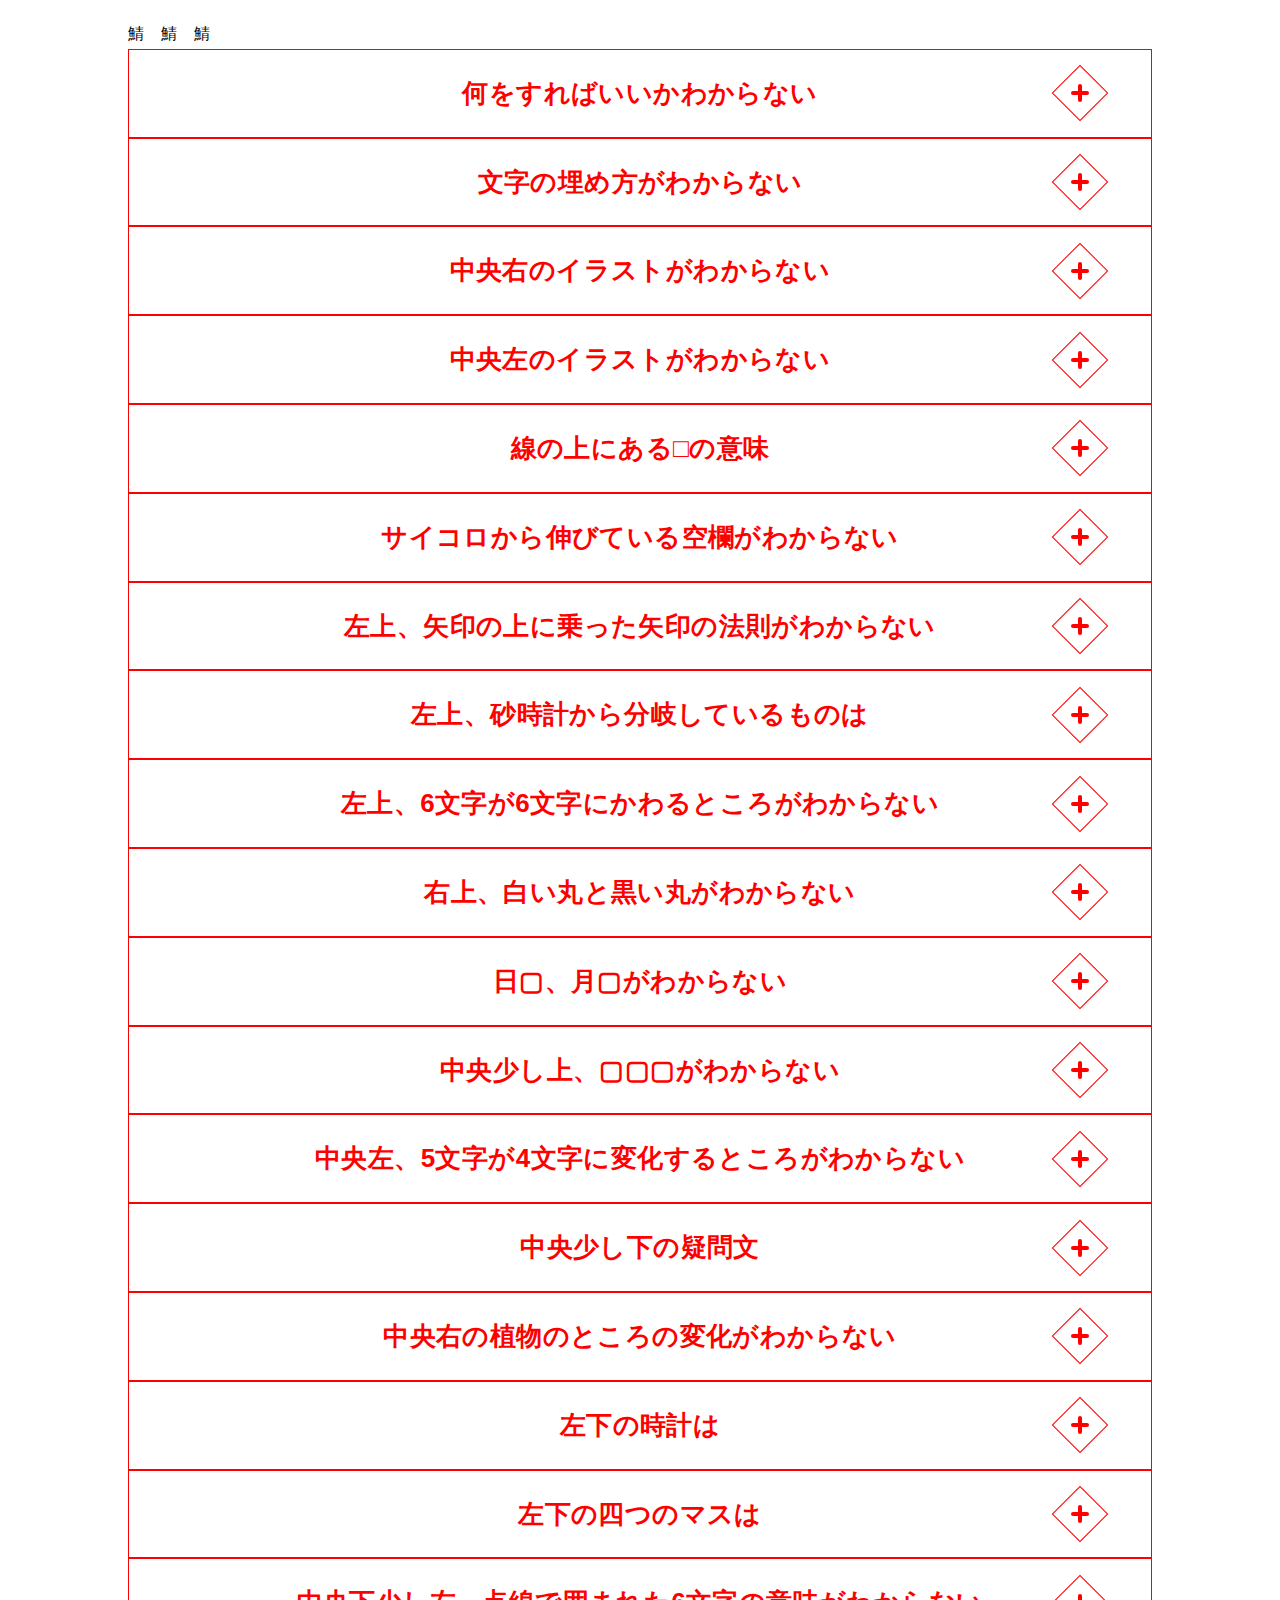
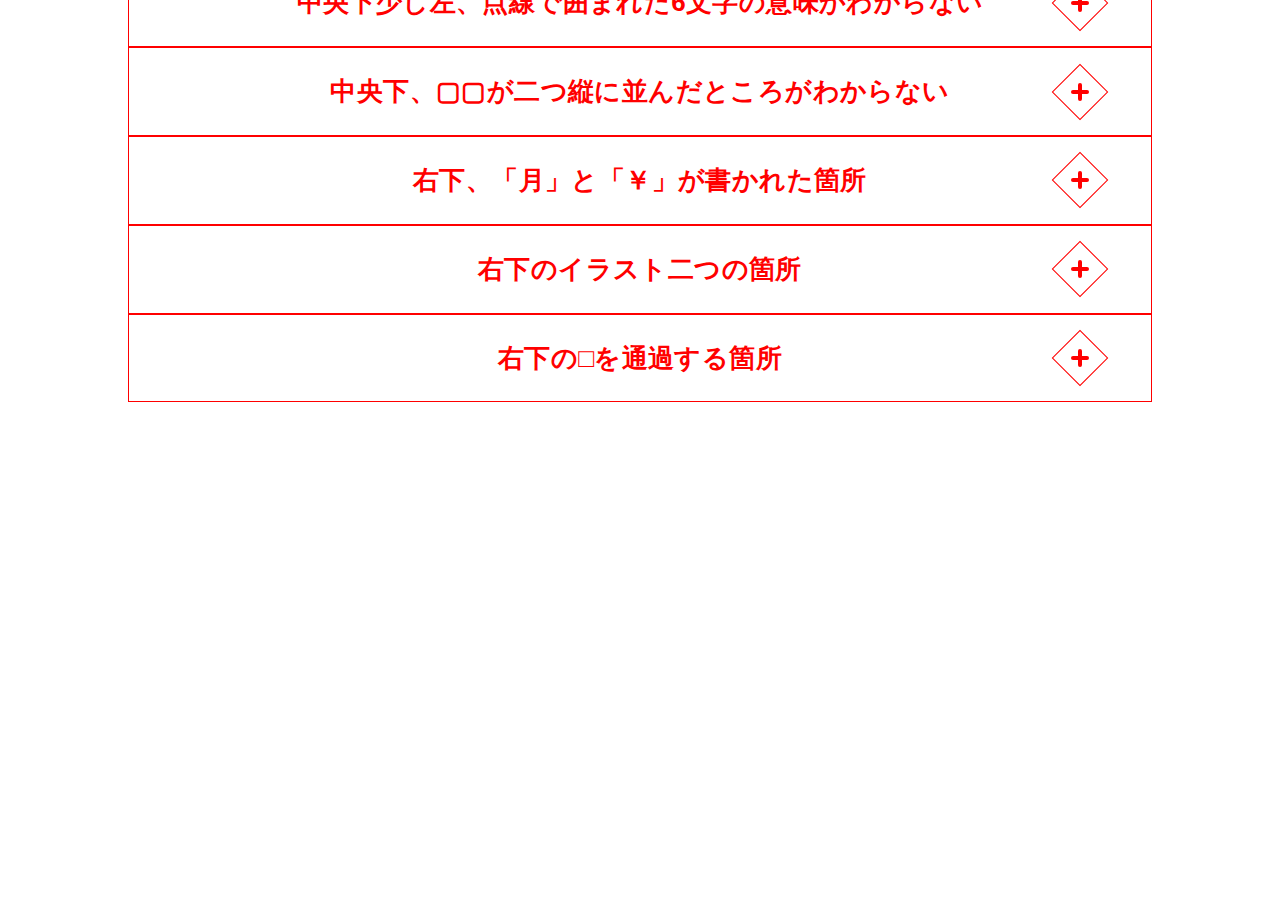
==== index.html @ f7b884a5 "commit" ====
<!DOCTYPE html>
<html lang="en">
  <head>
    <meta charset="UTF-8">
    <meta name="viewport" content="width=device-width, initial-scale=1.0">
    <title>Tokiqil Jack</title>
    <link rel="stylesheet" href="accordion.css" type="text/css">
  </head>

  <body>
    <script src="https://ajax.googleapis.com/ajax/libs/jquery/3.5.1/jquery.min.js"></script>
    <!-- <script src="js/jquery-1.9.1.min.js"></script> -->
    <div class="section">
      鯖　鯖　鯖
      <div class="accordion">
        <div class="accordion_header Q">何をすればいいかわからない<div class="i_box"><i class="one_i"></i></div></div>
        <div class="accordion_inner">
          <div class="accordion">
            <div class="accordion_header A">
              まずは手を付けられそうなところから解いていきましょう<br>
              イラストから伸びているマスに、イラストを文字にして埋めてみましょう
            </div>
          </div>
        </div>
      </div>

      <div class="accordion">
        <div class="accordion_header Q">文字の埋め方がわからない<div class="i_box"><i class="one_i"></i></div></div>
        <div class="accordion_inner">
          <div class="accordion">
            <div class="accordion_header A">
              空欄には幾つか種類があるようで、それぞれ違う種類の文字が入るようです<br>
              何が入るか考えてみましょう
            </div>
            <div class="accordion_header Q" >種類がわからない<div class="i_box"><i class="one_i"></i></div></div>
            <div class="accordion_inner">
              <div class="accordion">
                <div class="accordion_header A">
                  小さい四角はアルファベット<br>
                  角が丸い四角は漢字<br>
                  二重の四角は平仮名が入ります
                </div>
              </div>
            </div>
          </div>
        </div>
      </div>

      <div class="accordion">
        <div class="accordion_header Q">中央右のイラストがわからない<div class="i_box"><i class="one_i"></i></div></div>
        <div class="accordion_inner">
          <div class="accordion">
            <div class="accordion_header A">
              高さ333ｍの赤い塔、つまり東京タワーです。英語で記入しましょう
            </div>
          </div>
        </div>
      </div>

      <div class="accordion">
        <div class="accordion_header Q">中央左のイラストがわからない<div class="i_box"><i class="one_i"></i></div></div>
        <div class="accordion_inner">
          <div class="accordion">
            <div class="accordion_heade A">
              彼は「MONOLITH」といいます。東京タワーに何か話しかけているようです
            </div>
          </div>
        </div>
      </div>

      <div class="accordion">
        <div class="accordion_header Q">線の上にある□の意味<div class="i_box"><i class="one_i"></i></div></div>
        <div class="accordion_inner">
          <div class="accordion">
            <div class="accordion_header A">
              □に斜めに入ってきた二つの要素を合成して出力しています<br>
              逆に言うと□に入ってきた要素を斜めに出る二つの要素に分解しています
            </div>
          </div>
        </div>
      </div>

      <div class="accordion">
        <div class="accordion_header Q">サイコロから伸びている空欄がわからない<div class="i_box"><i class="one_i"></i></div></div>
        <div class="accordion_inner">
          <div class="accordion">
            <div class="accordion_header A">
              小さい四角には数字を英語で、角丸の四角には数字を漢字で入れましょう
            </div>
          </div>
        </div>
      </div>
    
      <div class="accordion">
        <div class="accordion_header Q">左上、矢印の上に乗った矢印の法則がわからない<div class="i_box"><i class="one_i"></i></div></div>
        <div class="accordion_inner">
          <div class="accordion">
            <div class="accordion_header A">
              矢印を通過する際、右から左に漢字の一部が変化しているようです
            </div>
            <div class="accordion_header Q">どう変化するかがわからない<div class="i_box"><i class="one_i"></i></div></div>
            <div class="accordion_inner">
              <div class="accordion">
                <div class="accordion_header A">
                  「問」が「開」に変化し、さらに変化しているようです
                </div>
              </div>
            </div>
          </div>
        </div>
      </div>

      <div class="accordion">
        <div class="accordion_header Q">左上、砂時計から分岐しているものは<div class="i_box"><i class="one_i"></i></div></div>
        <div class="accordion_inner">
          <div class="accordion">
            <div class="accordion_header A">
              砂時計が、空の砂時計と何かに分離しています。ということは？
            </div>
          </div>
        </div>
      </div>

      <div class="accordion">
        <div class="accordion_header Q">左上、6文字が6文字にかわるところがわからない<div class="i_box"><i class="one_i"></i></div></div>
        <div class="accordion_inner">
          <div class="accordion">
            <div class="accordion_header A">
              「SA」が「TE」に変化します
            </div>
          </div>
        </div>
      </div>

      <div class="accordion">
        <div class="accordion_header Q">右上、白い丸と黒い丸がわからない<div class="i_box"><i class="one_i"></i></div></div>
        <div class="accordion_inner">
          <div class="accordion">
            <div class="accordion_header A">
              そのまま「白丸」「黒丸」と読むわけではないようです<br>
              右側の文字は線をたどれば埋める文字が分かります<br>
              すぐ右下にあるイラストから連想される単語を埋めてみましょう<br>
              そうすればさらに右にある2マスも連想できそうです
            </div>
          </div>
        </div>
      </div>

      <div class="accordion">
        <div class="accordion_header Q">日▢、月▢がわからない<div class="i_box"><i class="one_i"></i></div></div>
        <div class="accordion_inner">
          <div class="accordion">
            <div class="accordion_header A">
              右には同じ漢字が入ります。英語にしたときにどちらも6文字になります
            </div>
            <div class="accordion_header Q">まだわからない<div class="i_box"><i class="one_i"></i></div></div>
            <div class="accordion_inner">
              <div class="accordion">
                <div class="accordion_header A">
                  カレンダーを見てみましょう
                </div>
              </div>
            </div>
          </div>
        </div>
      </div>

      <div class="accordion">
        <div class="accordion_header Q">中央少し上、▢▢▢がわからない<div class="i_box"><i class="one_i"></i></div></div>
        <div class="accordion_inner">
          <div class="accordion">
            <div class="accordion_header A">
              矢印をたどると「？」から伸びています。漢字三文字で表現してみましょう
            </div>
            <div class="accordion_header Q">漢字三文字がわからない<div class="i_box"><i class="one_i"></i></div></div>
            <div class="accordion_inner">
              <div class="accordion">
                <div class="accordion_header A">
                  一番右の漢字は「竹かんむり」になります
                </div>
              </div>
            </div>
          </div>
        </div>
      </div>

      <div class="accordion">
        <div class="accordion_header Q">中央左、5文字が4文字に変化するところがわからない<div class="i_box"><i class="one_i"></i></div></div>
        <div class="accordion_inner">
          <div class="accordion">
            <div class="accordion_header A">
              「CH」が「S」に変化しています
            </div>
          </div>
        </div>
      </div>

      <div class="accordion">
        <div class="accordion_header Q">中央少し下の疑問文<div class="i_box"><i class="one_i"></i></div></div>
        <div class="accordion_inner">
          <div class="accordion">
            <div class="accordion_header A">
              「周りの英語を埋め、引用して、文章を完成させましょう。これがこの謎の「問い」になります
            </div>
          </div>
        </div>
      </div>

      <div class="accordion">
        <div class="accordion_header Q">中央右の植物のところの変化がわからない<div class="i_box"><i class="one_i"></i></div></div>
        <div class="accordion_inner">
          <div class="accordion">
            <div class="accordion_header A">
              矢印を通過する際、右から左に漢字の一部が変化しているようです。右が「草」、左が「竹」です
            </div>
            <div class="accordion_header Q">どう変化するかがわからない<div class="i_box"><i class="one_i"></i></div></div>
            <div class="accordion_inner">
              <div class="accordion">
                <div class="accordion_header A">
                  「草かんむり」が「竹かんむり」に変化しています
                </div>
              </div>
            </div>
          </div>
        </div>
      </div>

      <div class="accordion">
        <div class="accordion_header Q">左下の時計は<div class="i_box"><i class="one_i"></i></div></div>
        <div class="accordion_inner">
          <div class="accordion">
            <div class="accordion_header A">
              「CLOCK」ではありません、違う言い方を考えてみましょう
            </div>
          </div>
        </div>
      </div>

      <div class="accordion">
        <div class="accordion_header Q">左下の四つのマスは<div class="i_box"><i class="one_i"></i></div></div>
        <div class="accordion_inner">
          <div class="accordion">
            <div class="accordion_header A">
              真ん中にあるのは方位記号です、適切な漢字を埋めましょう
            </div>
          </div>
        </div>
      </div>

      <div class="accordion">
        <div class="accordion_header Q">中央下少し左、点線で囲まれた6文字の意味がわからない<div class="i_box"><i class="one_i"></i></div></div>
        <div class="accordion_inner">
          <div class="accordion">
            <div class="accordion_header A">
              ローマ字読みしてみましょう
            </div>
            <div class="accordion_header Q">「めのうえ」の意味がわからない<div class="i_box"><i class="one_i"></i></div></div>
            <div class="accordion_inner">
              <div class="accordion">
                <div class="accordion_header A">
                  「め」を探して上を読んでみましょう
                </div>
                <div class="accordion_header Q">「め」がわからない<div class="i_box"><i class="one_i"></i></div></div>
                <div class="accordion_inner">
                  <div class="accordion">
                    <div class="accordion_header A">
                      この謎の中に6個あります。全て探して上を読んでみましょう
                    </div>
                    <div class="accordion_header Q">6個なのに7文字になる？<div class="i_box"><i class="one_i"></i></div></div>
                    <div class="accordion_inner">
                      <div class="accordion">
                        <div class="accordion_header A">
                          アルファベットはローマ字読みして、平仮名にして書き込みましょう
                        </div>
                      </div>
                    </div>
                  </div>
                </div>
              </div>
            </div>
          </div>
        </div>
      </div>

      <div class="accordion">
        <div class="accordion_header Q">中央下、▢▢が二つ縦に並んだところがわからない<div class="i_box"><i class="one_i"></i></div></div>
        <div class="accordion_inner">
          <div class="accordion">
            <div class="accordion_header A">
              右には同じ漢字が入ります、上には「土」下には「火」が入ります
            </div>
            <div class="accordion_header Q">まだわからない<div class="i_box"><i class="one_i"></i></div></div>
            <div class="accordion_inner">
              <div class="accordion">
                <div class="accordion_header A">
                  カレンダーを見てみましょう
                </div>
              </div>
            </div>
          </div>
        </div>
      </div>

      <div class="accordion">
        <div class="accordion_header Q">右下、「月」と「￥」が書かれた箇所<div class="i_box"><i class="one_i"></i></div></div>
        <div class="accordion_inner">
          <div class="accordion">
            <div class="accordion_header A">
              変化前は「魚へんに青」です。「月」が「円」に変化します
            </div>
            <div class="accordion_header Q">まだわからない<div class="i_box"><i class="one_i"></i></div></div>
            <div class="accordion_inner">
              <div class="accordion">
                <div class="accordion_header A">
                  「魚青」が「鯖」に変化します
                </div>
              </div>
            </div>
          </div>
        </div>
      </div>

      <div class="accordion">
        <div class="accordion_header Q">右下のイラスト二つの箇所<div class="i_box"><i class="one_i"></i></div></div>
        <div class="accordion_inner">
          <div class="accordion">
            <div class="accordion_header A">
              矢印を通過すると、「貝」が「田」に変化します
              存在しない漢字になりますが、そのまま記入しておきましょう
            </div>
          </div>
        </div>
      </div>

      <div class="accordion">
        <div class="accordion_header Q">右下の□を通過する箇所<div class="i_box"><i class="one_i"></i></div></div>
        <div class="accordion_inner">
          <div class="accordion">
            <div class="accordion_header A">
              一番下は「土」と「田」が合成されています
            </div>
            <div class="accordion_header Q">まだわからない<div class="i_box"><i class="one_i"></i></div></div>
            <div class="accordion_inner">
              <div class="accordion">
                <div class="accordion_header A">
                  「土」と「田」が合成されて「里」になります
                </div>
                <div class="accordion_header Q">さらにヒント<div class="i_box"><i class="one_i"></i></div></div>
                <div class="accordion_inner">
                  <div class="accordion">
                    <div class="accordion_header A">
                      「黒」が「里」と何かに分解されます
                    </div>
                    <div class="accordion_header Q">さらにさらにヒント<div class="i_box"><i class="one_i"></i></div></div>
                    <div class="accordion_inner">
                      <div class="accordion">
                        <div class="accordion_header A">
                          「里」と「れんが（点四つ）」に分解され、合成されて別の漢字になります
                        </div>
                      </div>
                    </div>
                  </div>
                </div>
              </div>
            </div>
          </div>
        </div>
      </div>
    </div>
    <script src="accordion.js"></script>
  </body>
</html>
---- accordion.css ----
.accordion {
    max-width: 1024px;
    margin: 0 auto;
  }
  .accordion .accordion_header {
    font-size: 26px;
    font-weight: bold;
    padding: 20px 11%;
    text-align: center;
    position: relative;
    z-index: +1;
    cursor: pointer;
    transition-duration: 0.2s;
  }
  .accordion .Q {
    background-color: #ffffff;
    border: 1px solid #ff0000;
    color: #ff0000;
  }
  .accordion .A {
    background-color: #ffffff;
    border: #ff0000;
    color: #ff0000;
  }
  .accordion .accordion_inner{
    border: 1px solid #ff0000;
  }
  .accordion .accordion_inner .accordion{
    width: 95%;
    padding-bottom: 2.5%;
  }
  .accordion .accordion_header .i_box {
    display: flex;
    justify-content: center;
    align-items: center;
    position: absolute;
    top: 50%;
    right: 5%;
    width: 40px;
    height: 40px;
    border: 1px solid #ff0000;
    margin-top: -20px;
    box-sizing: border-box;
    -webkit-transform: rotate(45deg);
    transform: rotate(45deg);
    transform-origin: center center;
    transition-duration: 0.2s;
  }
  .accordion .accordion_header .i_box .one_i {
    display: block;
    width: 18px;
    height: 18px;
    -webkit-transform: rotate(45deg);
    transform: rotate(45deg);
    transform-origin: center center;
    transition-duration: 0.2s;
    position: relative;
  }
  .accordion .accordion_header.open .i_box {
    -webkit-transform: rotate(-360deg);
    transform: rotate(-360deg);
  }
  .accordion .accordion_header .i_box .one_i:before, .accordion .accordion_header .i_box .one_i:after {
    display: flex;
    content: '';
    background-color: #ff0000;
    border-radius: 10px;
    width: 18px;
    height: 4px;
    position: absolute;
    top: 7px;
    left: 0;
    -webkit-transform: rotate(0deg);
    transform: rotate(0deg);
    transform-origin: center center;
  }
  .accordion .accordion_header .i_box .one_i:before {
    width: 4px;
    height: 18px;
    top: 0;
    left: 7px;
  }
  .accordion .accordion_header.open .i_box .one_i:before {
    content: none;
  }
  .accordion .accordion_header.open .i_box .one_i:after {
    -webkit-transform: rotate(-45deg);
    transform: rotate(-45deg);
  }
  .accordion .accordion_inner {
    display: none;
    padding: 0;
    box-sizing: border-box;
  }
  .accordion .accordion_inner .box_one {
    height: 300px;
  }
  .accordion .accordion_inner p.txt_a_ac {
    margin: 0;
  }
  @media screen and (max-width: 1024px) {
    .accordion .accordion_header {
      font-size: 18px;
    }
    .accordion .accordion_header .i_box {
      width: 30px;
      height: 30px;
      margin-top: -15px;
    }
  }
  @media screen and (max-width: 767px) {
    .accordion .accordion_header {
      font-size: 16px;
      text-align: left;
      padding: 15px 60px 15px 15px;
    }
  }
  
  /*====================================================================
  以下は不要です。
  ====================================================================*/
  
  body {
    font-family: YuGothic, "游ゴシック体", "Yu Gothic", "ヒラギノ角ゴ Pro", "Hiragino Kaku Gothic Pro", "メイリオ", Meiryo, "ＭＳ Ｐゴシック", "MS PGothic", sans-serif;
    font-size: 16px;
    letter-spacing: .025em;
    line-height: 1.8;
    margin: 0;
  }
  @media screen and (max-width: 1024px) {
    body {
      font-size: 14px;
    }
  }
  .section {
    max-width: 1024px;
    margin: 0 auto;
    padding: 20px 20px 500px;
  }
  .section p._a {
    font-size: 12px;
    font-weight: bold;
    margin: 30px 0 0;
  }
  .section p._a .link {
    display: inline-block;
    color: #607D8B;
    padding-left: 1.3em;
    text-indent: -1.3em;
  }
  .section p._a .link:before {
    content: '';
    display: inline-block;
    width: 5px;
    height: 5px;
    border-top: 2px solid #607D8B;
    border-right: 2px solid #607D8B;
    -webkit-transform: rotate(45deg);
    transform: rotate(45deg);
    margin-right: 10px;
  }
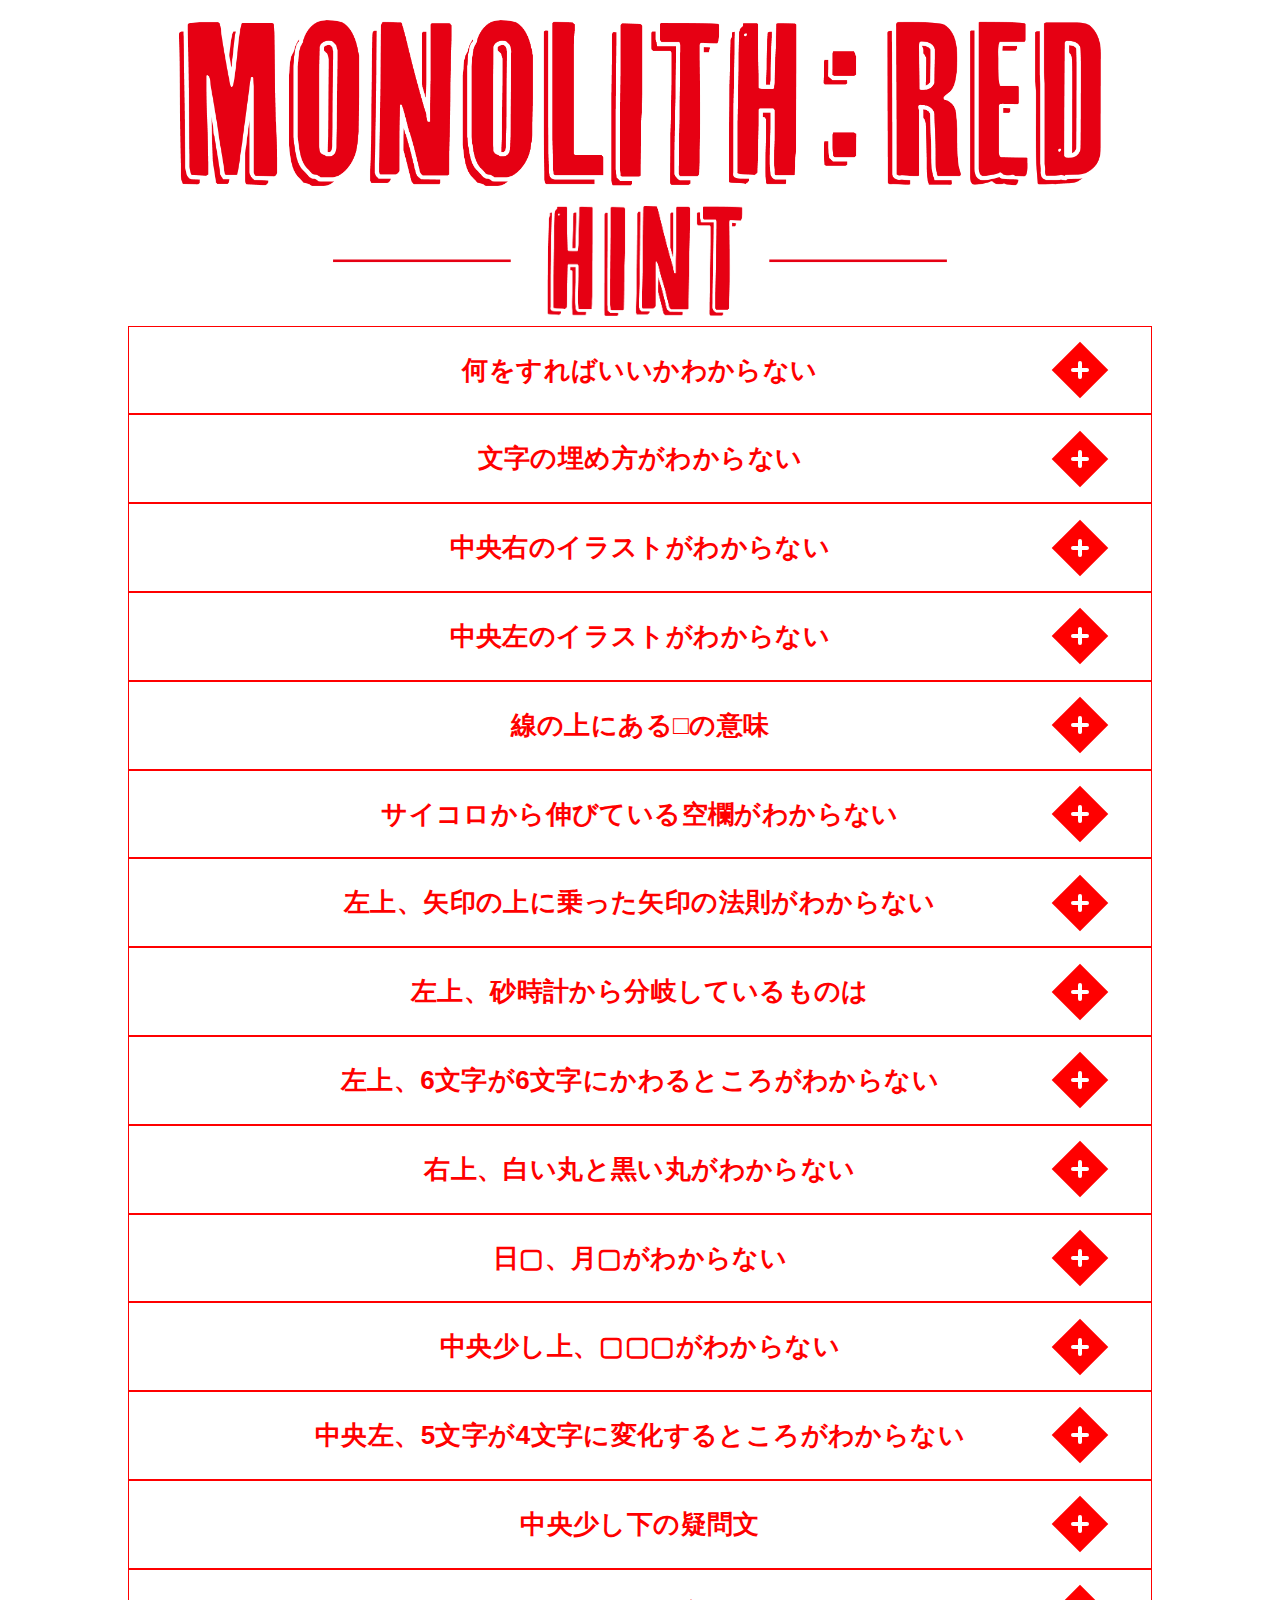
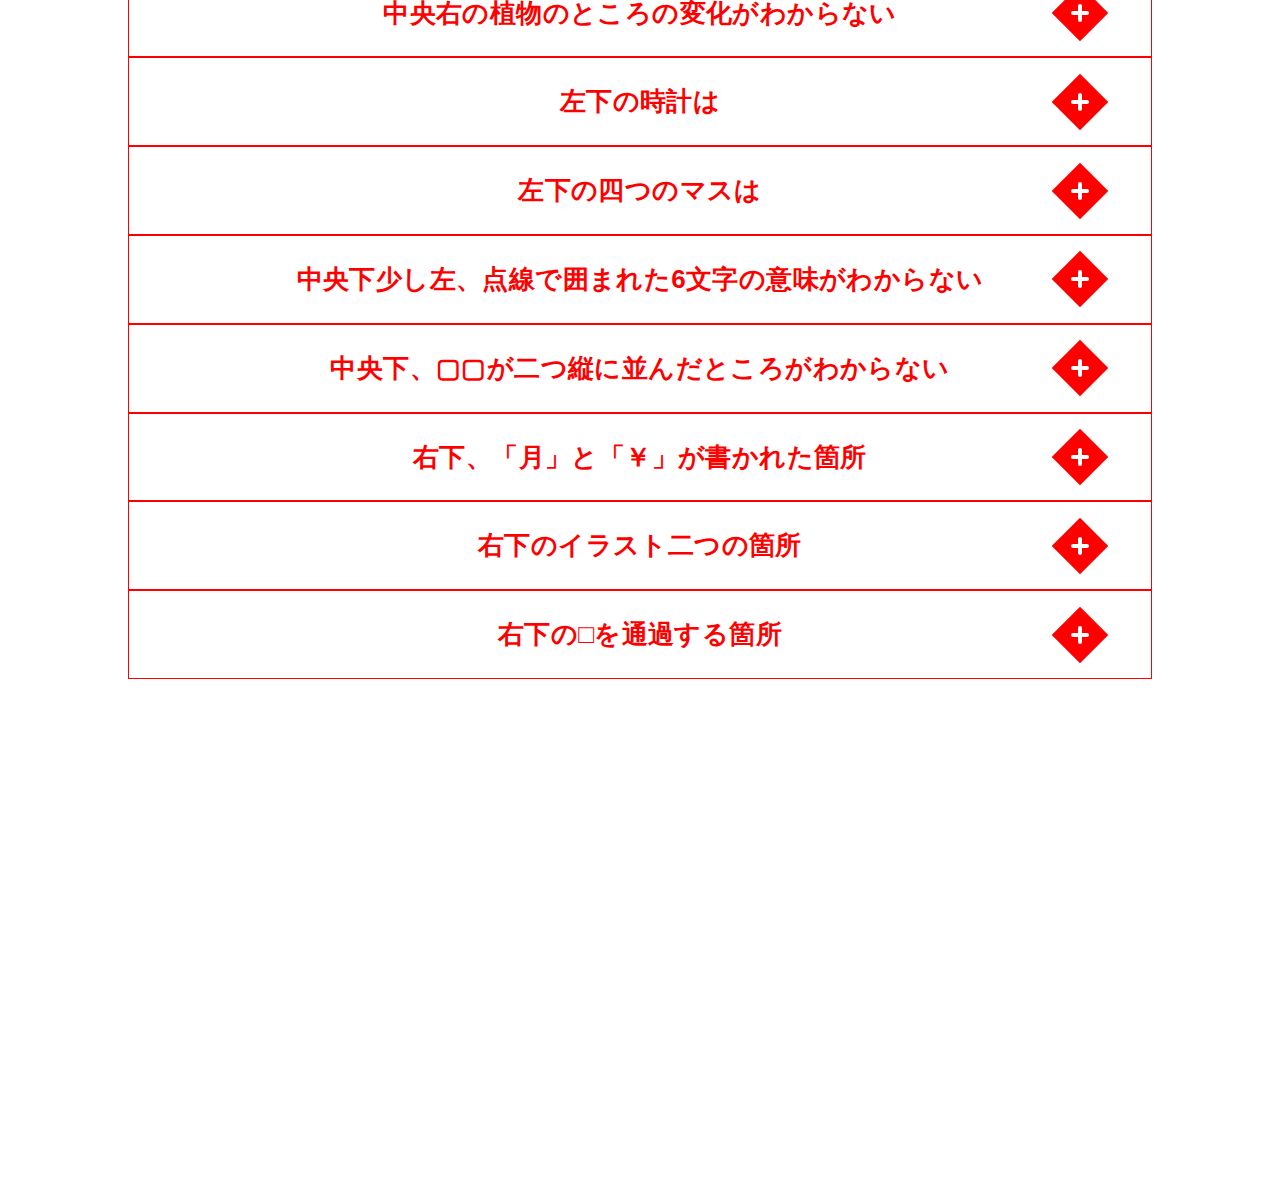
==== commit 2585d3be: "commit" ====
--- a/index.html
+++ b/index.html
@@ -11,15 +11,16 @@
     <script src="https://ajax.googleapis.com/ajax/libs/jquery/3.5.1/jquery.min.js"></script>
     <!-- <script src="js/jquery-1.9.1.min.js"></script> -->
     <div class="section">
-      鯖　鯖　鯖
+      <img src="4x/title.png" alt="MONOLITH:RED" class="title">
+
+      <img src="4x/hint.png" alt="MONOLITH:RED" class="hint">
+
       <div class="accordion">
         <div class="accordion_header Q">何をすればいいかわからない<div class="i_box"><i class="one_i"></i></div></div>
         <div class="accordion_inner">
-          <div class="accordion">
-            <div class="accordion_header A">
-              まずは手を付けられそうなところから解いていきましょう<br>
-              イラストから伸びているマスに、イラストを文字にして埋めてみましょう
-            </div>
+          <div class="accordion_header A">
+            まずは手を付けられそうなところから解いていきましょう<br>
+            イラストから伸びているマスに、イラストを文字にして埋めてみましょう
           </div>
         </div>
       </div>
@@ -27,251 +28,217 @@
       <div class="accordion">
         <div class="accordion_header Q">文字の埋め方がわからない<div class="i_box"><i class="one_i"></i></div></div>
         <div class="accordion_inner">
-          <div class="accordion">
-            <div class="accordion_header A">
-              空欄には幾つか種類があるようで、それぞれ違う種類の文字が入るようです<br>
-              何が入るか考えてみましょう
-            </div>
+          <div class="accordion_header A">
+            空欄には幾つか種類があるようで、それぞれ違う種類の文字が入るようです<br>
+            何が入るか考えてみましょう
+          </div>
+          <div class="accordion">
             <div class="accordion_header Q" >種類がわからない<div class="i_box"><i class="one_i"></i></div></div>
             <div class="accordion_inner">
+              <div class="accordion_header A">
+                小さい四角はアルファベット<br>
+                角が丸い四角は漢字<br>
+                二重の四角は平仮名が入ります
+              </div>
+            </div>
+          </div>
+        </div>
+      </div>
+
+      <div class="accordion">
+        <div class="accordion_header Q">中央右のイラストがわからない<div class="i_box"><i class="one_i"></i></div></div>
+        <div class="accordion_inner">
+          <div class="accordion_header A">
+            高さ333ｍの赤い塔、つまり東京タワーです。英語で記入しましょう
+          </div>
+        </div>
+      </div>
+
+      <div class="accordion">
+        <div class="accordion_header Q">中央左のイラストがわからない<div class="i_box"><i class="one_i"></i></div></div>
+        <div class="accordion_inner">
+          <div class="accordion_header A">
+            彼は「MONOLITH」といいます。東京タワーに何か話しかけているようです
+          </div>
+        </div>
+      </div>
+
+      <div class="accordion">
+        <div class="accordion_header Q">線の上にある□の意味<div class="i_box"><i class="one_i"></i></div></div>
+        <div class="accordion_inner">
+          <div class="accordion_header A">
+            □に斜めに入ってきた二つの要素を合成して出力しています<br>
+            逆に言うと□に入ってきた要素を斜めに出る二つの要素に分解しています
+          </div>
+        </div>
+      </div>
+
+      <div class="accordion">
+        <div class="accordion_header Q">サイコロから伸びている空欄がわからない<div class="i_box"><i class="one_i"></i></div></div>
+        <div class="accordion_inner">
+          <div class="accordion_header A">
+            小さい四角には数字を英語で、角丸の四角には数字を漢字で入れましょう
+          </div>
+        </div>
+      </div>
+    
+      <div class="accordion">
+        <div class="accordion_header Q">左上、矢印の上に乗った矢印の法則がわからない<div class="i_box"><i class="one_i"></i></div></div>
+        <div class="accordion_inner">
+          <div class="accordion_header A">
+            矢印を通過する際、右から左に漢字の一部が変化しているようです
+          </div>
+          <div class="accordion">
+            <div class="accordion_header Q">どう変化するかがわからない<div class="i_box"><i class="one_i"></i></div></div>
+            <div class="accordion_inner">
+              <div class="accordion_header A">
+                「問」が「開」に変化し、さらに変化しているようです
+              </div>
+            </div>
+          </div>
+        </div>
+      </div>
+
+      <div class="accordion">
+        <div class="accordion_header Q">左上、砂時計から分岐しているものは<div class="i_box"><i class="one_i"></i></div></div>
+        <div class="accordion_inner">
+          <div class="accordion_header A">
+            砂時計が、空の砂時計と何かに分離しています。ということは？
+          </div>
+        </div>
+      </div>
+
+      <div class="accordion">
+        <div class="accordion_header Q">左上、6文字が6文字にかわるところがわからない<div class="i_box"><i class="one_i"></i></div></div>
+        <div class="accordion_inner">
+          <div class="accordion_header A">
+            「SA」が「TE」に変化します
+          </div>
+        </div>
+      </div>
+
+      <div class="accordion">
+        <div class="accordion_header Q">右上、白い丸と黒い丸がわからない<div class="i_box"><i class="one_i"></i></div></div>
+        <div class="accordion_inner">
+          <div class="accordion_header A">
+            そのまま「白丸」「黒丸」と読むわけではないようです<br>
+            右側の文字は線をたどれば埋める文字が分かります<br>
+            すぐ右下にあるイラストから連想される単語を埋めてみましょう<br>
+            そうすればさらに右にある2マスも連想できそうです
+          </div>
+        </div>
+      </div>
+
+      <div class="accordion">
+        <div class="accordion_header Q">日▢、月▢がわからない<div class="i_box"><i class="one_i"></i></div></div>
+        <div class="accordion_inner">
+          <div class="accordion_header A">
+            右には同じ漢字が入ります。英語にしたときにどちらも6文字になります
+          </div>
+          <div class="accordion">
+            <div class="accordion_header Q">まだわからない<div class="i_box"><i class="one_i"></i></div></div>
+            <div class="accordion_inner">
+              <div class="accordion_header A">
+                カレンダーを見てみましょう
+              </div>
+            </div>
+          </div>
+        </div>
+      </div>
+
+      <div class="accordion">
+        <div class="accordion_header Q">中央少し上、▢▢▢がわからない<div class="i_box"><i class="one_i"></i></div></div>
+        <div class="accordion_inner">
+          <div class="accordion_header A">
+            矢印をたどると「？」から伸びています。漢字三文字で表現してみましょう
+          </div>
+          <div class="accordion">
+            <div class="accordion_header Q">漢字三文字がわからない<div class="i_box"><i class="one_i"></i></div></div>
+            <div class="accordion_inner">
+              <div class="accordion_header A">
+                一番右の漢字は「竹かんむり」になります
+              </div>
+            </div>
+          </div>
+        </div>
+      </div>
+
+      <div class="accordion">
+        <div class="accordion_header Q">中央左、5文字が4文字に変化するところがわからない<div class="i_box"><i class="one_i"></i></div></div>
+        <div class="accordion_inner">
+          <div class="accordion_header A">
+            「CH」が「S」に変化しています
+          </div>
+        </div>
+      </div>
+
+      <div class="accordion">
+        <div class="accordion_header Q">中央少し下の疑問文<div class="i_box"><i class="one_i"></i></div></div>
+        <div class="accordion_inner">
+          <div class="accordion_header A">
+            「周りの英語を埋め、引用して、文章を完成させましょう。これがこの謎の「問い」になります
+          </div>
+        </div>
+      </div>
+
+      <div class="accordion">
+        <div class="accordion_header Q">中央右の植物のところの変化がわからない<div class="i_box"><i class="one_i"></i></div></div>
+        <div class="accordion_inner">
+          <div class="accordion_header A">
+            矢印を通過する際、右から左に漢字の一部が変化しているようです。右が「草」、左が「竹」です
+          </div>
+          <div class="accordion">
+            <div class="accordion_header Q">どう変化するかがわからない<div class="i_box"><i class="one_i"></i></div></div>
+            <div class="accordion_inner">
+              <div class="accordion_header A">
+                「草かんむり」が「竹かんむり」に変化しています
+              </div>
+            </div>
+          </div>
+        </div>
+      </div>
+
+      <div class="accordion">
+        <div class="accordion_header Q">左下の時計は<div class="i_box"><i class="one_i"></i></div></div>
+        <div class="accordion_inner">
+          <div class="accordion_header A">
+            「CLOCK」ではありません、違う言い方を考えてみましょう
+          </div>
+        </div>
+      </div>
+
+      <div class="accordion">
+        <div class="accordion_header Q">左下の四つのマスは<div class="i_box"><i class="one_i"></i></div></div>
+        <div class="accordion_inner">
+          <div class="accordion_header A">
+            真ん中にあるのは方位記号です、適切な漢字を埋めましょう
+          </div>
+        </div>
+      </div>
+
+      <div class="accordion">
+        <div class="accordion_header Q">中央下少し左、点線で囲まれた6文字の意味がわからない<div class="i_box"><i class="one_i"></i></div></div>
+        <div class="accordion_inner">
+          <div class="accordion_header A">
+            ローマ字読みしてみましょう
+          </div>
+          <div class="accordion">
+            <div class="accordion_header Q">「めのうえ」の意味がわからない<div class="i_box"><i class="one_i"></i></div></div>
+            <div class="accordion_inner">
+              <div class="accordion_header A">
+                「め」を探して上を読んでみましょう
+              </div>
               <div class="accordion">
-                <div class="accordion_header A">
-                  小さい四角はアルファベット<br>
-                  角が丸い四角は漢字<br>
-                  二重の四角は平仮名が入ります
-                </div>
-              </div>
-            </div>
-          </div>
-        </div>
-      </div>
-
-      <div class="accordion">
-        <div class="accordion_header Q">中央右のイラストがわからない<div class="i_box"><i class="one_i"></i></div></div>
-        <div class="accordion_inner">
-          <div class="accordion">
-            <div class="accordion_header A">
-              高さ333ｍの赤い塔、つまり東京タワーです。英語で記入しましょう
-            </div>
-          </div>
-        </div>
-      </div>
-
-      <div class="accordion">
-        <div class="accordion_header Q">中央左のイラストがわからない<div class="i_box"><i class="one_i"></i></div></div>
-        <div class="accordion_inner">
-          <div class="accordion">
-            <div class="accordion_heade A">
-              彼は「MONOLITH」といいます。東京タワーに何か話しかけているようです
-            </div>
-          </div>
-        </div>
-      </div>
-
-      <div class="accordion">
-        <div class="accordion_header Q">線の上にある□の意味<div class="i_box"><i class="one_i"></i></div></div>
-        <div class="accordion_inner">
-          <div class="accordion">
-            <div class="accordion_header A">
-              □に斜めに入ってきた二つの要素を合成して出力しています<br>
-              逆に言うと□に入ってきた要素を斜めに出る二つの要素に分解しています
-            </div>
-          </div>
-        </div>
-      </div>
-
-      <div class="accordion">
-        <div class="accordion_header Q">サイコロから伸びている空欄がわからない<div class="i_box"><i class="one_i"></i></div></div>
-        <div class="accordion_inner">
-          <div class="accordion">
-            <div class="accordion_header A">
-              小さい四角には数字を英語で、角丸の四角には数字を漢字で入れましょう
-            </div>
-          </div>
-        </div>
-      </div>
-    
-      <div class="accordion">
-        <div class="accordion_header Q">左上、矢印の上に乗った矢印の法則がわからない<div class="i_box"><i class="one_i"></i></div></div>
-        <div class="accordion_inner">
-          <div class="accordion">
-            <div class="accordion_header A">
-              矢印を通過する際、右から左に漢字の一部が変化しているようです
-            </div>
-            <div class="accordion_header Q">どう変化するかがわからない<div class="i_box"><i class="one_i"></i></div></div>
-            <div class="accordion_inner">
-              <div class="accordion">
-                <div class="accordion_header A">
-                  「問」が「開」に変化し、さらに変化しているようです
-                </div>
-              </div>
-            </div>
-          </div>
-        </div>
-      </div>
-
-      <div class="accordion">
-        <div class="accordion_header Q">左上、砂時計から分岐しているものは<div class="i_box"><i class="one_i"></i></div></div>
-        <div class="accordion_inner">
-          <div class="accordion">
-            <div class="accordion_header A">
-              砂時計が、空の砂時計と何かに分離しています。ということは？
-            </div>
-          </div>
-        </div>
-      </div>
-
-      <div class="accordion">
-        <div class="accordion_header Q">左上、6文字が6文字にかわるところがわからない<div class="i_box"><i class="one_i"></i></div></div>
-        <div class="accordion_inner">
-          <div class="accordion">
-            <div class="accordion_header A">
-              「SA」が「TE」に変化します
-            </div>
-          </div>
-        </div>
-      </div>
-
-      <div class="accordion">
-        <div class="accordion_header Q">右上、白い丸と黒い丸がわからない<div class="i_box"><i class="one_i"></i></div></div>
-        <div class="accordion_inner">
-          <div class="accordion">
-            <div class="accordion_header A">
-              そのまま「白丸」「黒丸」と読むわけではないようです<br>
-              右側の文字は線をたどれば埋める文字が分かります<br>
-              すぐ右下にあるイラストから連想される単語を埋めてみましょう<br>
-              そうすればさらに右にある2マスも連想できそうです
-            </div>
-          </div>
-        </div>
-      </div>
-
-      <div class="accordion">
-        <div class="accordion_header Q">日▢、月▢がわからない<div class="i_box"><i class="one_i"></i></div></div>
-        <div class="accordion_inner">
-          <div class="accordion">
-            <div class="accordion_header A">
-              右には同じ漢字が入ります。英語にしたときにどちらも6文字になります
-            </div>
-            <div class="accordion_header Q">まだわからない<div class="i_box"><i class="one_i"></i></div></div>
-            <div class="accordion_inner">
-              <div class="accordion">
-                <div class="accordion_header A">
-                  カレンダーを見てみましょう
-                </div>
-              </div>
-            </div>
-          </div>
-        </div>
-      </div>
-
-      <div class="accordion">
-        <div class="accordion_header Q">中央少し上、▢▢▢がわからない<div class="i_box"><i class="one_i"></i></div></div>
-        <div class="accordion_inner">
-          <div class="accordion">
-            <div class="accordion_header A">
-              矢印をたどると「？」から伸びています。漢字三文字で表現してみましょう
-            </div>
-            <div class="accordion_header Q">漢字三文字がわからない<div class="i_box"><i class="one_i"></i></div></div>
-            <div class="accordion_inner">
-              <div class="accordion">
-                <div class="accordion_header A">
-                  一番右の漢字は「竹かんむり」になります
-                </div>
-              </div>
-            </div>
-          </div>
-        </div>
-      </div>
-
-      <div class="accordion">
-        <div class="accordion_header Q">中央左、5文字が4文字に変化するところがわからない<div class="i_box"><i class="one_i"></i></div></div>
-        <div class="accordion_inner">
-          <div class="accordion">
-            <div class="accordion_header A">
-              「CH」が「S」に変化しています
-            </div>
-          </div>
-        </div>
-      </div>
-
-      <div class="accordion">
-        <div class="accordion_header Q">中央少し下の疑問文<div class="i_box"><i class="one_i"></i></div></div>
-        <div class="accordion_inner">
-          <div class="accordion">
-            <div class="accordion_header A">
-              「周りの英語を埋め、引用して、文章を完成させましょう。これがこの謎の「問い」になります
-            </div>
-          </div>
-        </div>
-      </div>
-
-      <div class="accordion">
-        <div class="accordion_header Q">中央右の植物のところの変化がわからない<div class="i_box"><i class="one_i"></i></div></div>
-        <div class="accordion_inner">
-          <div class="accordion">
-            <div class="accordion_header A">
-              矢印を通過する際、右から左に漢字の一部が変化しているようです。右が「草」、左が「竹」です
-            </div>
-            <div class="accordion_header Q">どう変化するかがわからない<div class="i_box"><i class="one_i"></i></div></div>
-            <div class="accordion_inner">
-              <div class="accordion">
-                <div class="accordion_header A">
-                  「草かんむり」が「竹かんむり」に変化しています
-                </div>
-              </div>
-            </div>
-          </div>
-        </div>
-      </div>
-
-      <div class="accordion">
-        <div class="accordion_header Q">左下の時計は<div class="i_box"><i class="one_i"></i></div></div>
-        <div class="accordion_inner">
-          <div class="accordion">
-            <div class="accordion_header A">
-              「CLOCK」ではありません、違う言い方を考えてみましょう
-            </div>
-          </div>
-        </div>
-      </div>
-
-      <div class="accordion">
-        <div class="accordion_header Q">左下の四つのマスは<div class="i_box"><i class="one_i"></i></div></div>
-        <div class="accordion_inner">
-          <div class="accordion">
-            <div class="accordion_header A">
-              真ん中にあるのは方位記号です、適切な漢字を埋めましょう
-            </div>
-          </div>
-        </div>
-      </div>
-
-      <div class="accordion">
-        <div class="accordion_header Q">中央下少し左、点線で囲まれた6文字の意味がわからない<div class="i_box"><i class="one_i"></i></div></div>
-        <div class="accordion_inner">
-          <div class="accordion">
-            <div class="accordion_header A">
-              ローマ字読みしてみましょう
-            </div>
-            <div class="accordion_header Q">「めのうえ」の意味がわからない<div class="i_box"><i class="one_i"></i></div></div>
-            <div class="accordion_inner">
-              <div class="accordion">
-                <div class="accordion_header A">
-                  「め」を探して上を読んでみましょう
-                </div>
                 <div class="accordion_header Q">「め」がわからない<div class="i_box"><i class="one_i"></i></div></div>
                 <div class="accordion_inner">
+                  <div class="accordion_header A">
+                    この謎の中に6個あります。全て探して上を読んでみましょう
+                  </div>
                   <div class="accordion">
-                    <div class="accordion_header A">
-                      この謎の中に6個あります。全て探して上を読んでみましょう
-                    </div>
                     <div class="accordion_header Q">6個なのに7文字になる？<div class="i_box"><i class="one_i"></i></div></div>
                     <div class="accordion_inner">
-                      <div class="accordion">
-                        <div class="accordion_header A">
-                          アルファベットはローマ字読みして、平仮名にして書き込みましょう
-                        </div>
+                      <div class="accordion_header A">
+                        アルファベットはローマ字読みして、平仮名にして書き込みましょう
                       </div>
                     </div>
                   </div>
@@ -285,78 +252,70 @@
       <div class="accordion">
         <div class="accordion_header Q">中央下、▢▢が二つ縦に並んだところがわからない<div class="i_box"><i class="one_i"></i></div></div>
         <div class="accordion_inner">
-          <div class="accordion">
-            <div class="accordion_header A">
-              右には同じ漢字が入ります、上には「土」下には「火」が入ります
-            </div>
+          <div class="accordion_header A">
+            右には同じ漢字が入ります、上には「土」下には「火」が入ります
+          </div>
+          <div class="accordion">
             <div class="accordion_header Q">まだわからない<div class="i_box"><i class="one_i"></i></div></div>
             <div class="accordion_inner">
+              <div class="accordion_header A">
+                カレンダーを見てみましょう
+              </div>
+            </div>
+          </div>
+        </div>
+      </div>
+
+      <div class="accordion">
+        <div class="accordion_header Q">右下、「月」と「￥」が書かれた箇所<div class="i_box"><i class="one_i"></i></div></div>
+        <div class="accordion_inner">
+          <div class="accordion_header A">
+            変化前は「魚へんに青」です。「月」が「円」に変化します
+          </div>
+          <div class="accordion">
+            <div class="accordion_header Q">まだわからない<div class="i_box"><i class="one_i"></i></div></div>
+            <div class="accordion_inner">
+              <div class="accordion_header A">
+                「魚青」が「鯖」に変化します
+              </div>
+            </div>
+          </div>
+        </div>
+      </div>
+
+      <div class="accordion">
+        <div class="accordion_header Q">右下のイラスト二つの箇所<div class="i_box"><i class="one_i"></i></div></div>
+        <div class="accordion_inner">
+          <div class="accordion_header A">
+            矢印を通過すると、「貝」が「田」に変化します
+            存在しない漢字になりますが、そのまま記入しておきましょう
+          </div>
+        </div>
+      </div>
+
+      <div class="accordion">
+        <div class="accordion_header Q">右下の□を通過する箇所<div class="i_box"><i class="one_i"></i></div></div>
+        <div class="accordion_inner">
+          <div class="accordion_header A">
+            一番下は「土」と「田」が合成されています
+          </div>
+          <div class="accordion">
+            <div class="accordion_header Q">まだわからない<div class="i_box"><i class="one_i"></i></div></div>
+            <div class="accordion_inner">
+              <div class="accordion_header A">
+                「土」と「田」が合成されて「里」になります
+              </div>
               <div class="accordion">
-                <div class="accordion_header A">
-                  カレンダーを見てみましょう
-                </div>
-              </div>
-            </div>
-          </div>
-        </div>
-      </div>
-
-      <div class="accordion">
-        <div class="accordion_header Q">右下、「月」と「￥」が書かれた箇所<div class="i_box"><i class="one_i"></i></div></div>
-        <div class="accordion_inner">
-          <div class="accordion">
-            <div class="accordion_header A">
-              変化前は「魚へんに青」です。「月」が「円」に変化します
-            </div>
-            <div class="accordion_header Q">まだわからない<div class="i_box"><i class="one_i"></i></div></div>
-            <div class="accordion_inner">
-              <div class="accordion">
-                <div class="accordion_header A">
-                  「魚青」が「鯖」に変化します
-                </div>
-              </div>
-            </div>
-          </div>
-        </div>
-      </div>
-
-      <div class="accordion">
-        <div class="accordion_header Q">右下のイラスト二つの箇所<div class="i_box"><i class="one_i"></i></div></div>
-        <div class="accordion_inner">
-          <div class="accordion">
-            <div class="accordion_header A">
-              矢印を通過すると、「貝」が「田」に変化します
-              存在しない漢字になりますが、そのまま記入しておきましょう
-            </div>
-          </div>
-        </div>
-      </div>
-
-      <div class="accordion">
-        <div class="accordion_header Q">右下の□を通過する箇所<div class="i_box"><i class="one_i"></i></div></div>
-        <div class="accordion_inner">
-          <div class="accordion">
-            <div class="accordion_header A">
-              一番下は「土」と「田」が合成されています
-            </div>
-            <div class="accordion_header Q">まだわからない<div class="i_box"><i class="one_i"></i></div></div>
-            <div class="accordion_inner">
-              <div class="accordion">
-                <div class="accordion_header A">
-                  「土」と「田」が合成されて「里」になります
-                </div>
                 <div class="accordion_header Q">さらにヒント<div class="i_box"><i class="one_i"></i></div></div>
                 <div class="accordion_inner">
+                  <div class="accordion_header A">
+                    「黒」が「里」と何かに分解されます
+                  </div>
                   <div class="accordion">
-                    <div class="accordion_header A">
-                      「黒」が「里」と何かに分解されます
-                    </div>
                     <div class="accordion_header Q">さらにさらにヒント<div class="i_box"><i class="one_i"></i></div></div>
                     <div class="accordion_inner">
-                      <div class="accordion">
-                        <div class="accordion_header A">
-                          「里」と「れんが（点四つ）」に分解され、合成されて別の漢字になります
-                        </div>
+                      <div class="accordion_header A">
+                        「里」と「れんが（点四つ）」に分解され、合成されて別の漢字になります
                       </div>
                     </div>
                   </div>
--- a/accordion.css
+++ b/accordion.css
@@ -1,3 +1,19 @@
+.title {
+  max-width: 1024px;
+  margin: auto;
+  display: block;
+  width: 90%;
+  padding-bottom: 20px;
+}
+
+.hint {
+  max-width: 1024px;
+  margin: auto;
+  display: block;
+  width: 60%;
+  padding-bottom: 10px;
+}
+
 .accordion {
     max-width: 1024px;
     margin: 0 auto;
@@ -38,7 +54,8 @@
     right: 5%;
     width: 40px;
     height: 40px;
-    border: 1px solid #ff0000;
+    background: #ff0000;
+    /* border: 1px solid #ff0000; */
     margin-top: -20px;
     box-sizing: border-box;
     -webkit-transform: rotate(45deg);
@@ -63,7 +80,7 @@
   .accordion .accordion_header .i_box .one_i:before, .accordion .accordion_header .i_box .one_i:after {
     display: flex;
     content: '';
-    background-color: #ff0000;
+    background-color: #ffffff;
     border-radius: 10px;
     width: 18px;
     height: 4px;
@@ -116,12 +133,8 @@
     }
   }
   
-  /*====================================================================
-  以下は不要です。
-  ====================================================================*/
-  
   body {
-    font-family: YuGothic, "游ゴシック体", "Yu Gothic", "ヒラギノ角ゴ Pro", "Hiragino Kaku Gothic Pro", "メイリオ", Meiryo, "ＭＳ Ｐゴシック", "MS PGothic", sans-serif;
+    font-family: YuGothic, "游ゴシック体", "Yu Gothic", "メイリオ", Meiryo, "ＭＳ Ｐゴシック", "MS PGothic", sans-serif;
     font-size: 16px;
     letter-spacing: .025em;
     line-height: 1.8;
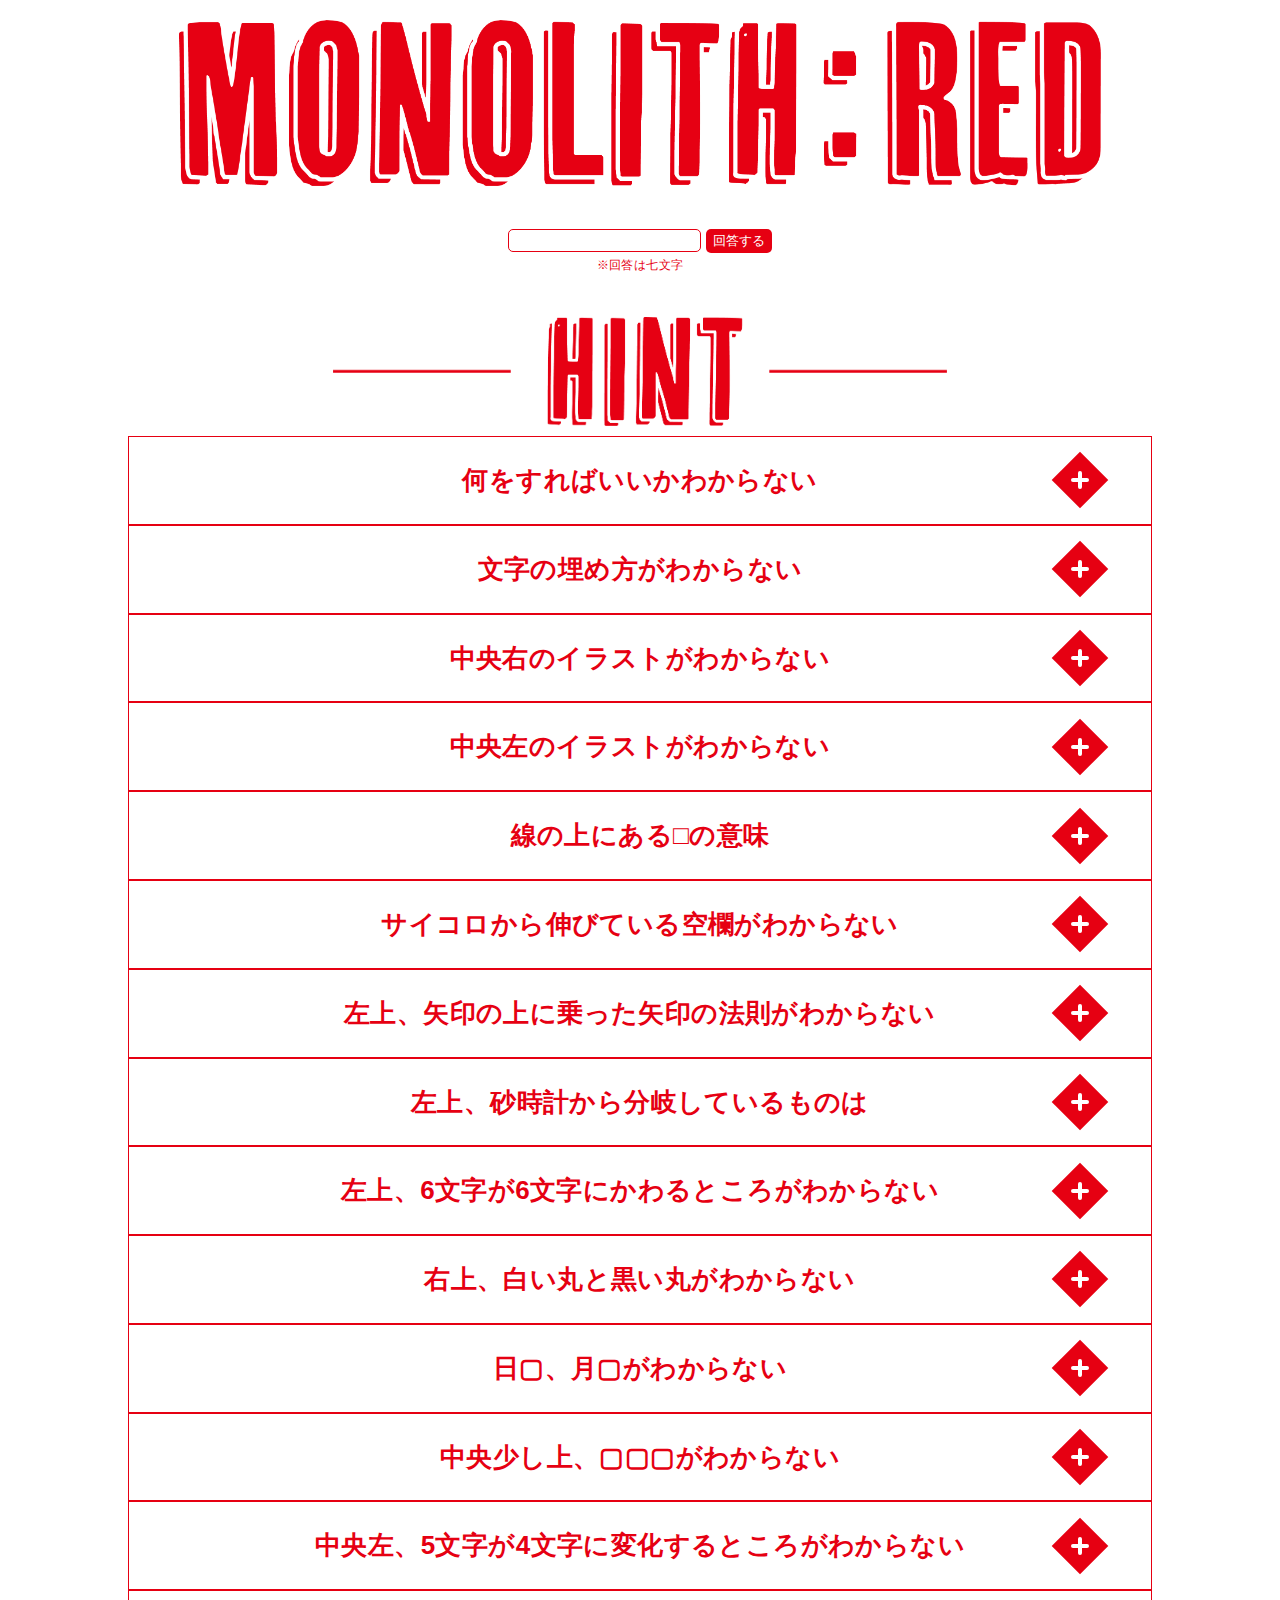
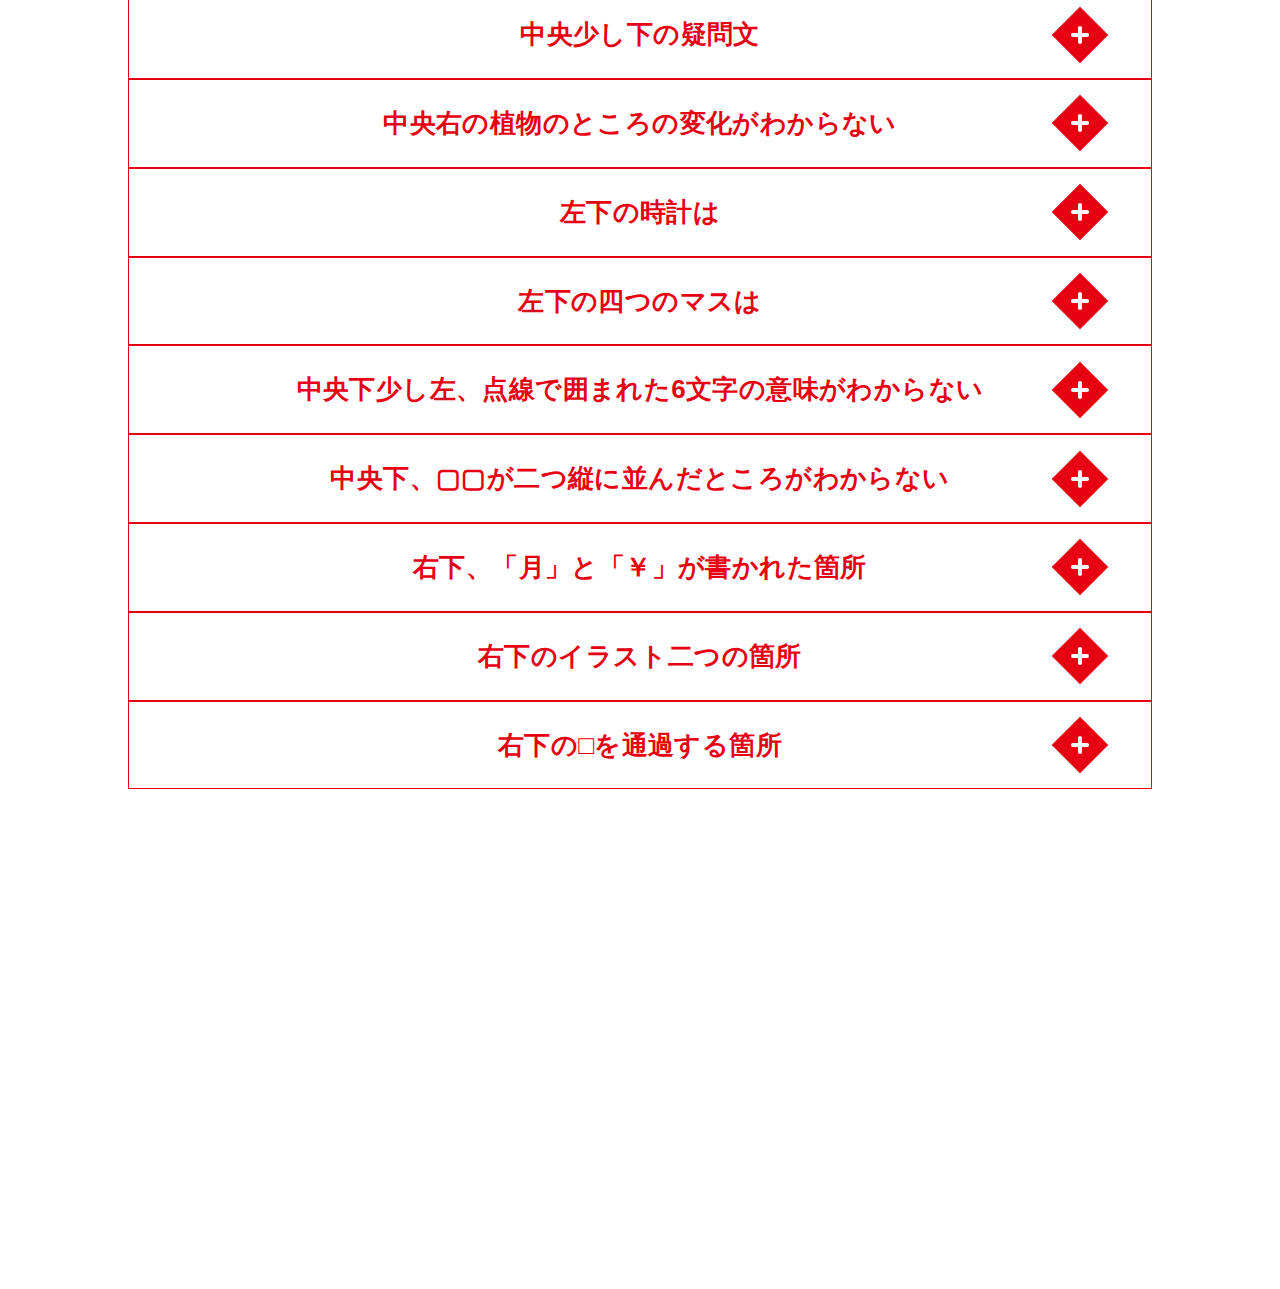
==== commit ea834286: "commit" ====
--- a/index.html
+++ b/index.html
@@ -12,6 +12,13 @@
     <!-- <script src="js/jquery-1.9.1.min.js"></script> -->
     <div class="section">
       <img src="4x/title.png" alt="MONOLITH:RED" class="title">
+
+      <div class="answer_area">
+        <input type="text" class="text_area">
+        <button class="submit_button" onclick="submitAnswer()">回答する</button>
+        <p class="attention">※回答は七文字</p>
+      </div>
+      
 
       <img src="4x/hint.png" alt="MONOLITH:RED" class="hint">
 
--- a/accordion.css
+++ b/accordion.css
@@ -5,6 +5,37 @@
   width: 90%;
   padding-bottom: 20px;
 }
+
+.answer_area {
+  margin: 20px 0px 40px ;
+  text-align: center;
+}
+
+.submit_button {
+  color: #fff;
+  background-color: #E60012;
+  border: none;
+  border-radius: 5px;
+  text-align: center;
+  padding: 3px 7px;
+}
+
+.text_area {
+  padding: 3px 7px;
+  border-radius: 5px;
+  border: 1px solid #E60012;
+}
+.text_area:focus {
+  padding: 1px 5px;
+  outline: 0;
+  border: 3px solid #E60012;
+}
+
+.attention {
+  margin-top: 0px;
+  font-size: 75%;
+}
+
 
 .hint {
   max-width: 1024px;
@@ -30,16 +61,16 @@
   }
   .accordion .Q {
     background-color: #ffffff;
-    border: 1px solid #ff0000;
-    color: #ff0000;
+    border: 1px solid #E60012;
+    color: #E60012;
   }
   .accordion .A {
     background-color: #ffffff;
-    border: #ff0000;
-    color: #ff0000;
+    border: #E60012;
+    color: #E60012;
   }
   .accordion .accordion_inner{
-    border: 1px solid #ff0000;
+    border: 1px solid #E60012;
   }
   .accordion .accordion_inner .accordion{
     width: 95%;
@@ -54,8 +85,8 @@
     right: 5%;
     width: 40px;
     height: 40px;
-    background: #ff0000;
-    /* border: 1px solid #ff0000; */
+    background: #E60012;
+    /* border: 1px solid #E60012; */
     margin-top: -20px;
     box-sizing: border-box;
     -webkit-transform: rotate(45deg);
@@ -149,6 +180,7 @@
     max-width: 1024px;
     margin: 0 auto;
     padding: 20px 20px 500px;
+    color: #E60012;
   }
   .section p._a {
     font-size: 12px;
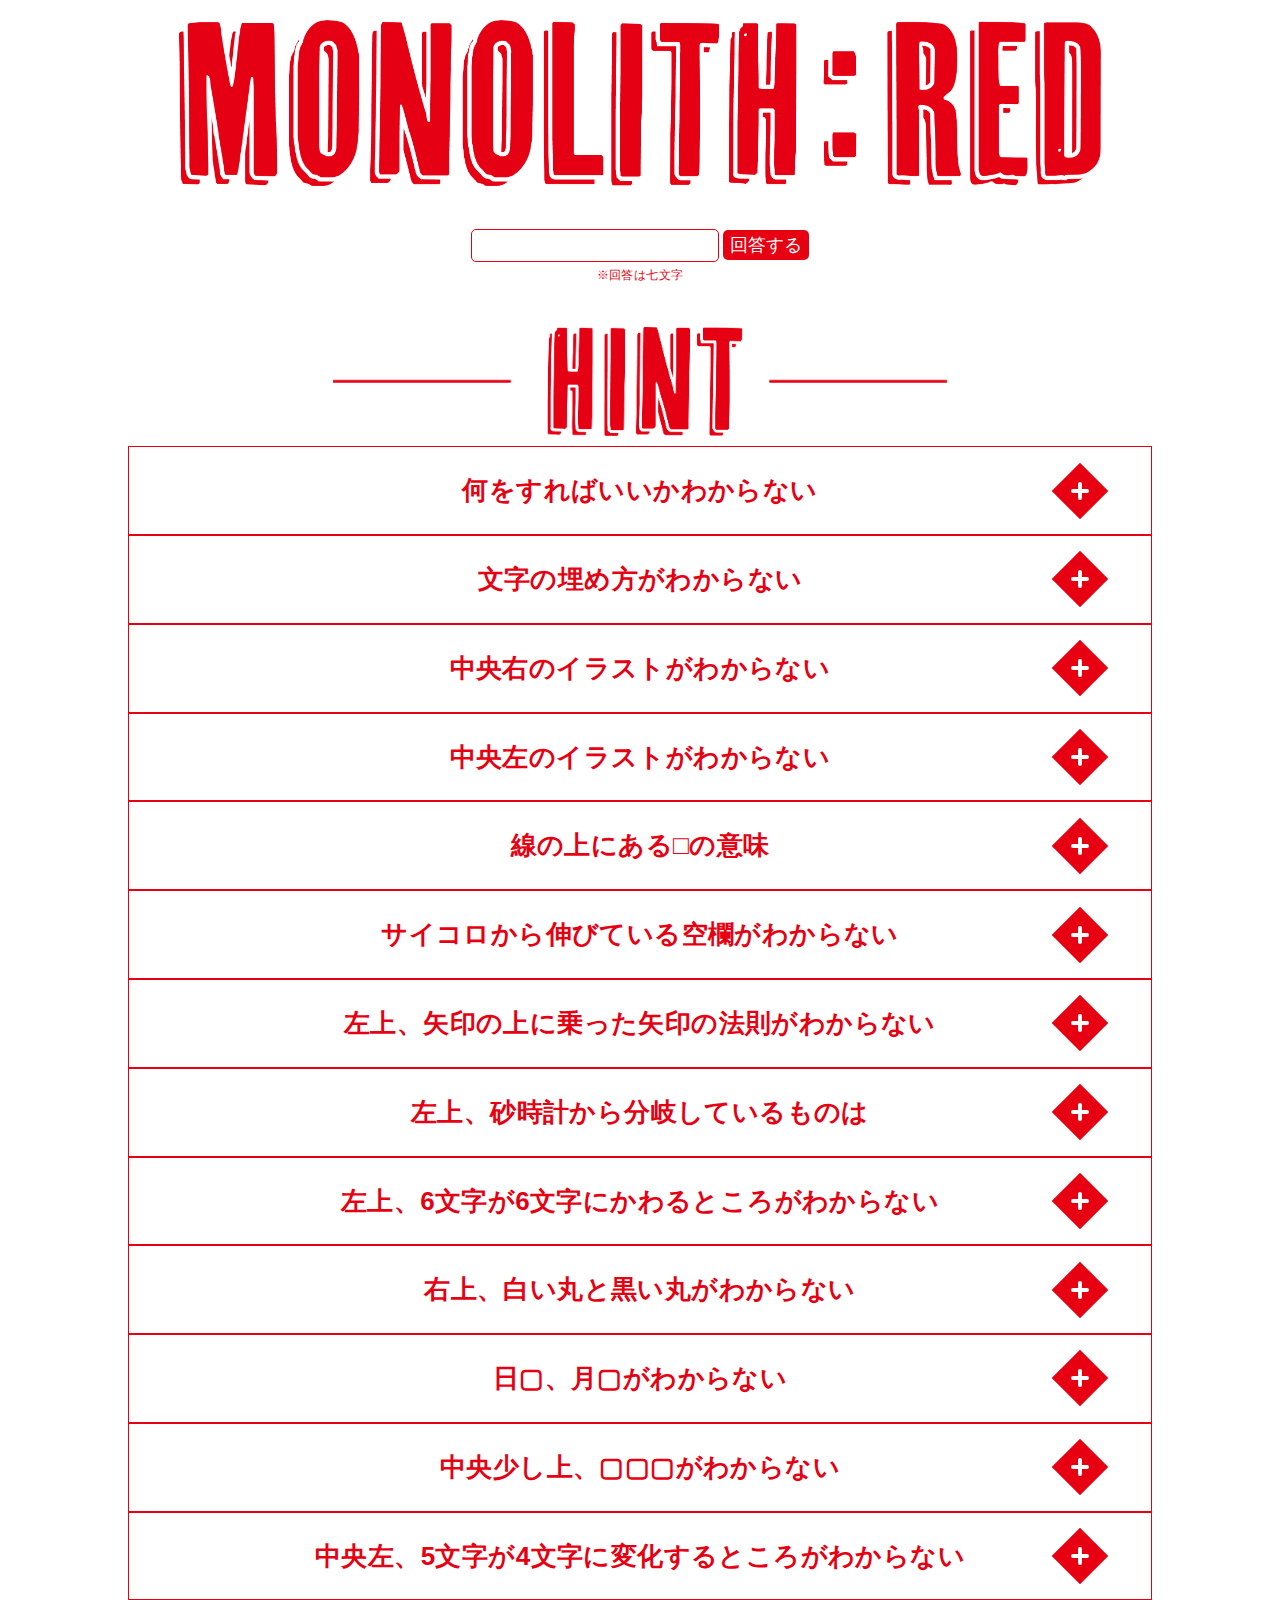
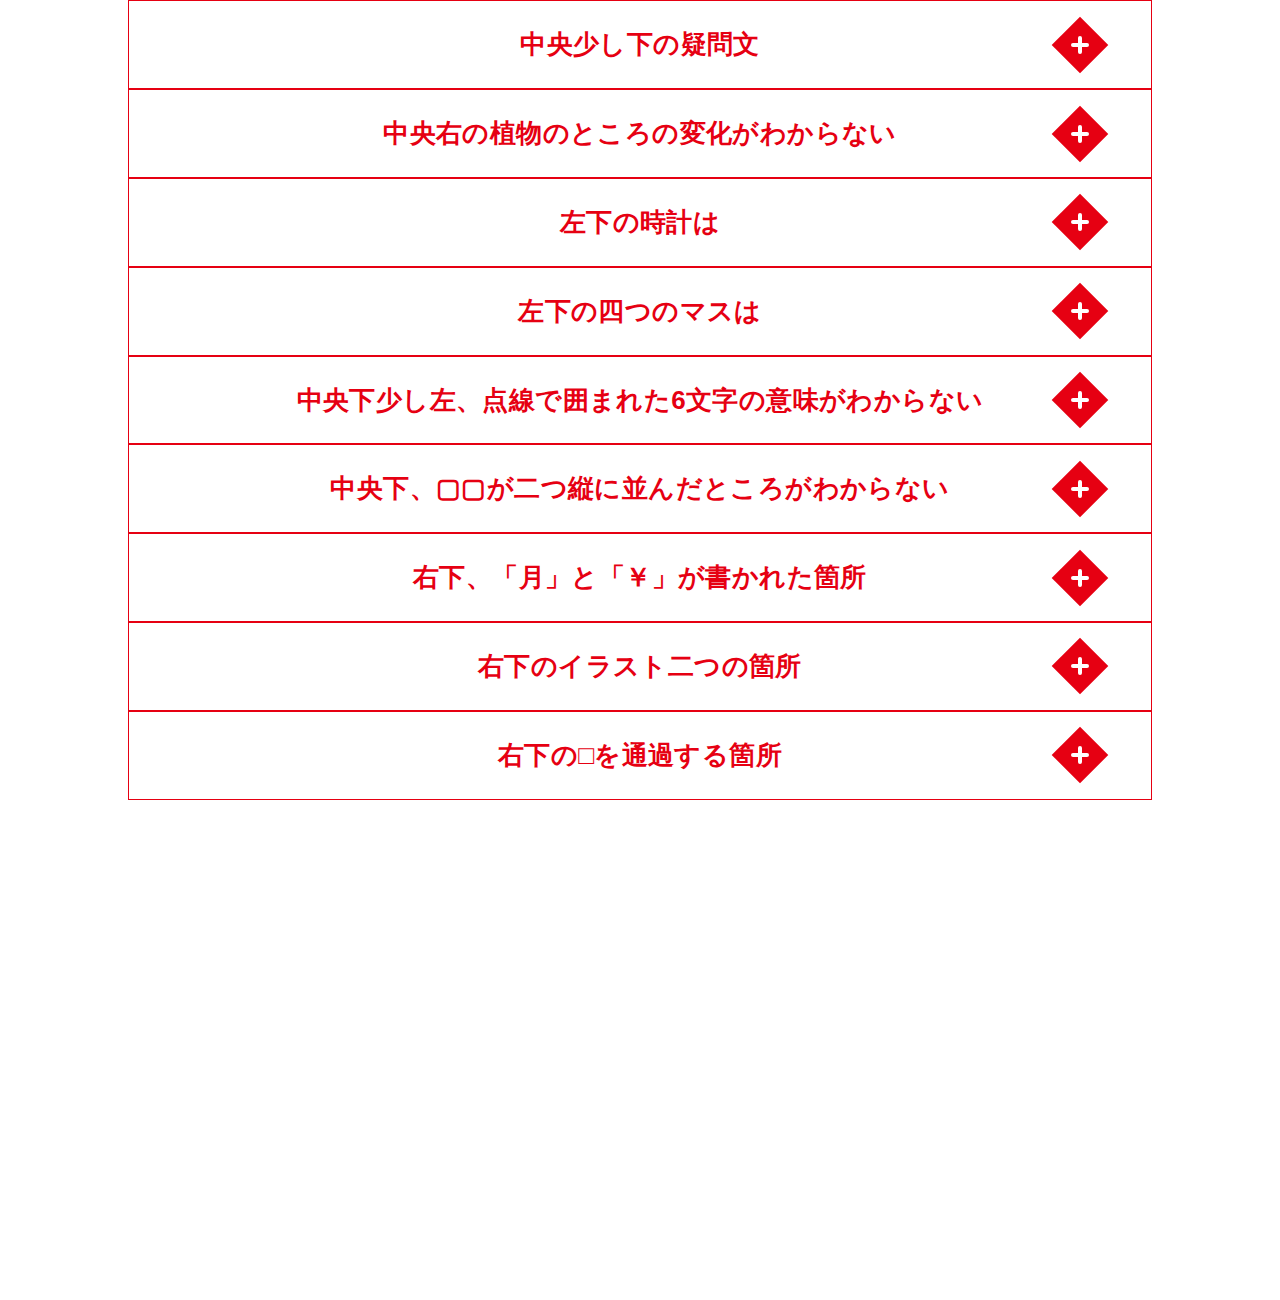
==== commit c8d3e896: "commit" ====
--- a/index.html
+++ b/index.html
@@ -1,5 +1,5 @@
 <!DOCTYPE html>
-<html lang="en">
+<html lang="ja">
   <head>
     <meta charset="UTF-8">
     <meta name="viewport" content="width=device-width, initial-scale=1.0">
@@ -14,13 +14,18 @@
       <img src="4x/title.png" alt="MONOLITH:RED" class="title">
 
       <div class="answer_area">
-        <input type="text" class="text_area">
-        <button class="submit_button" onclick="submitAnswer()">回答する</button>
+        <table>
+          <tr>
+            <td><input type="text" class="text_area" id="answer"></td>
+            <td><button class="submit_button" onclick="submitAnswer()">回答する</button>  </td>
+          </tr>
+        </table>
+        
         <p class="attention">※回答は七文字</p>
       </div>
       
 
-      <img src="4x/hint.png" alt="MONOLITH:RED" class="hint">
+      <img src="4x/hint.png" alt="HINT" class="hint">
 
       <div class="accordion">
         <div class="accordion_header Q">何をすればいいかわからない<div class="i_box"><i class="one_i"></i></div></div>
--- a/accordion.css
+++ b/accordion.css
@@ -6,12 +6,25 @@
   padding-bottom: 20px;
 }
 
+.crear_images{
+  max-width: 1024px;
+  margin: auto;
+  display: block;
+  width: 90%;
+}
+
+table{
+  margin:0 auto;
+  }
+  
 .answer_area {
   margin: 20px 0px 40px ;
   text-align: center;
 }
 
-.submit_button {
+.submit_button{
+  padding:10px;
+  font-size: 18px; 
   color: #fff;
   background-color: #E60012;
   border: none;
@@ -21,6 +34,8 @@
 }
 
 .text_area {
+  height: 25px;
+  font-size: 18px; 
   padding: 3px 7px;
   border-radius: 5px;
   border: 1px solid #E60012;
@@ -34,8 +49,17 @@
 .attention {
   margin-top: 0px;
   font-size: 75%;
-}
-
+  text-align: center;
+}
+
+.tweet_button{
+  color: #fff;
+  background-color: #E60012;
+  border: none;
+  border-radius: 5px;
+  text-align: center;
+  padding: 3px 7px;
+}
 
 .hint {
   max-width: 1024px;
@@ -181,6 +205,7 @@
     margin: 0 auto;
     padding: 20px 20px 500px;
     color: #E60012;
+    text-align: center;
   }
   .section p._a {
     font-size: 12px;
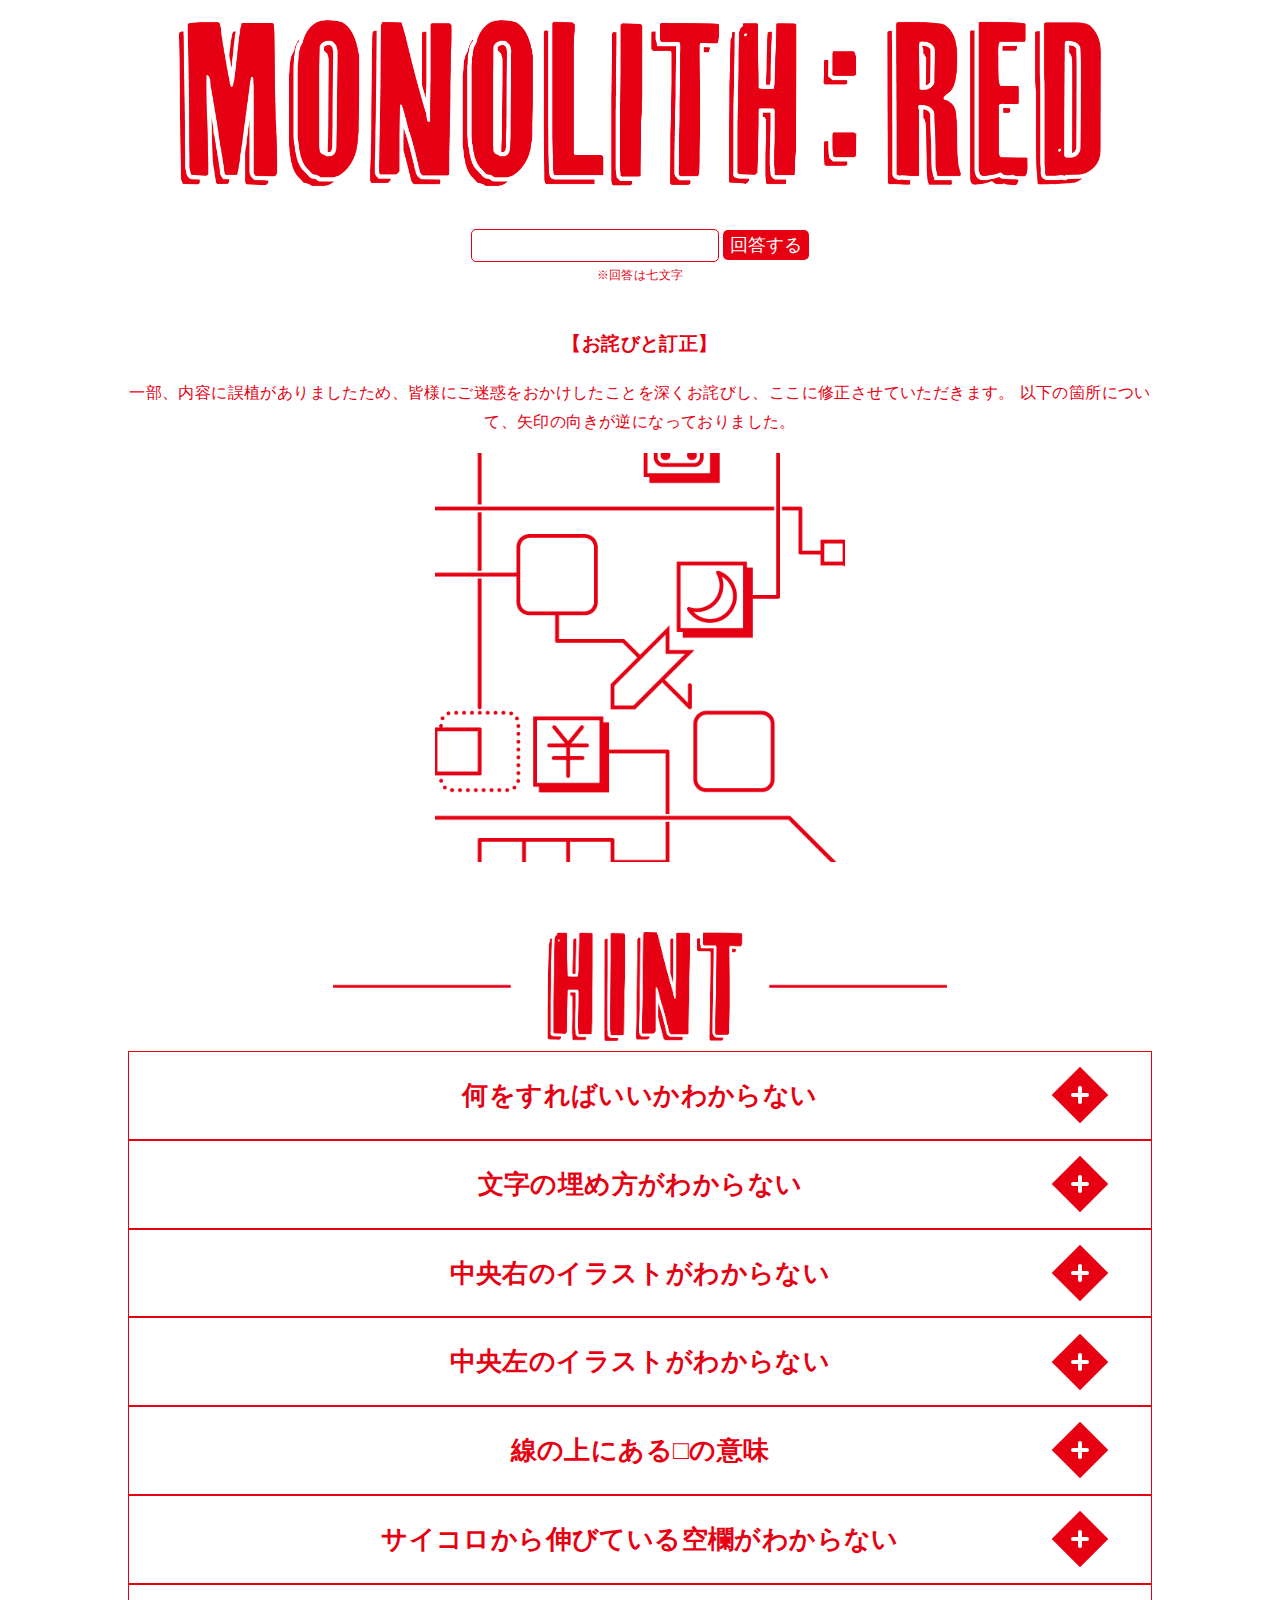
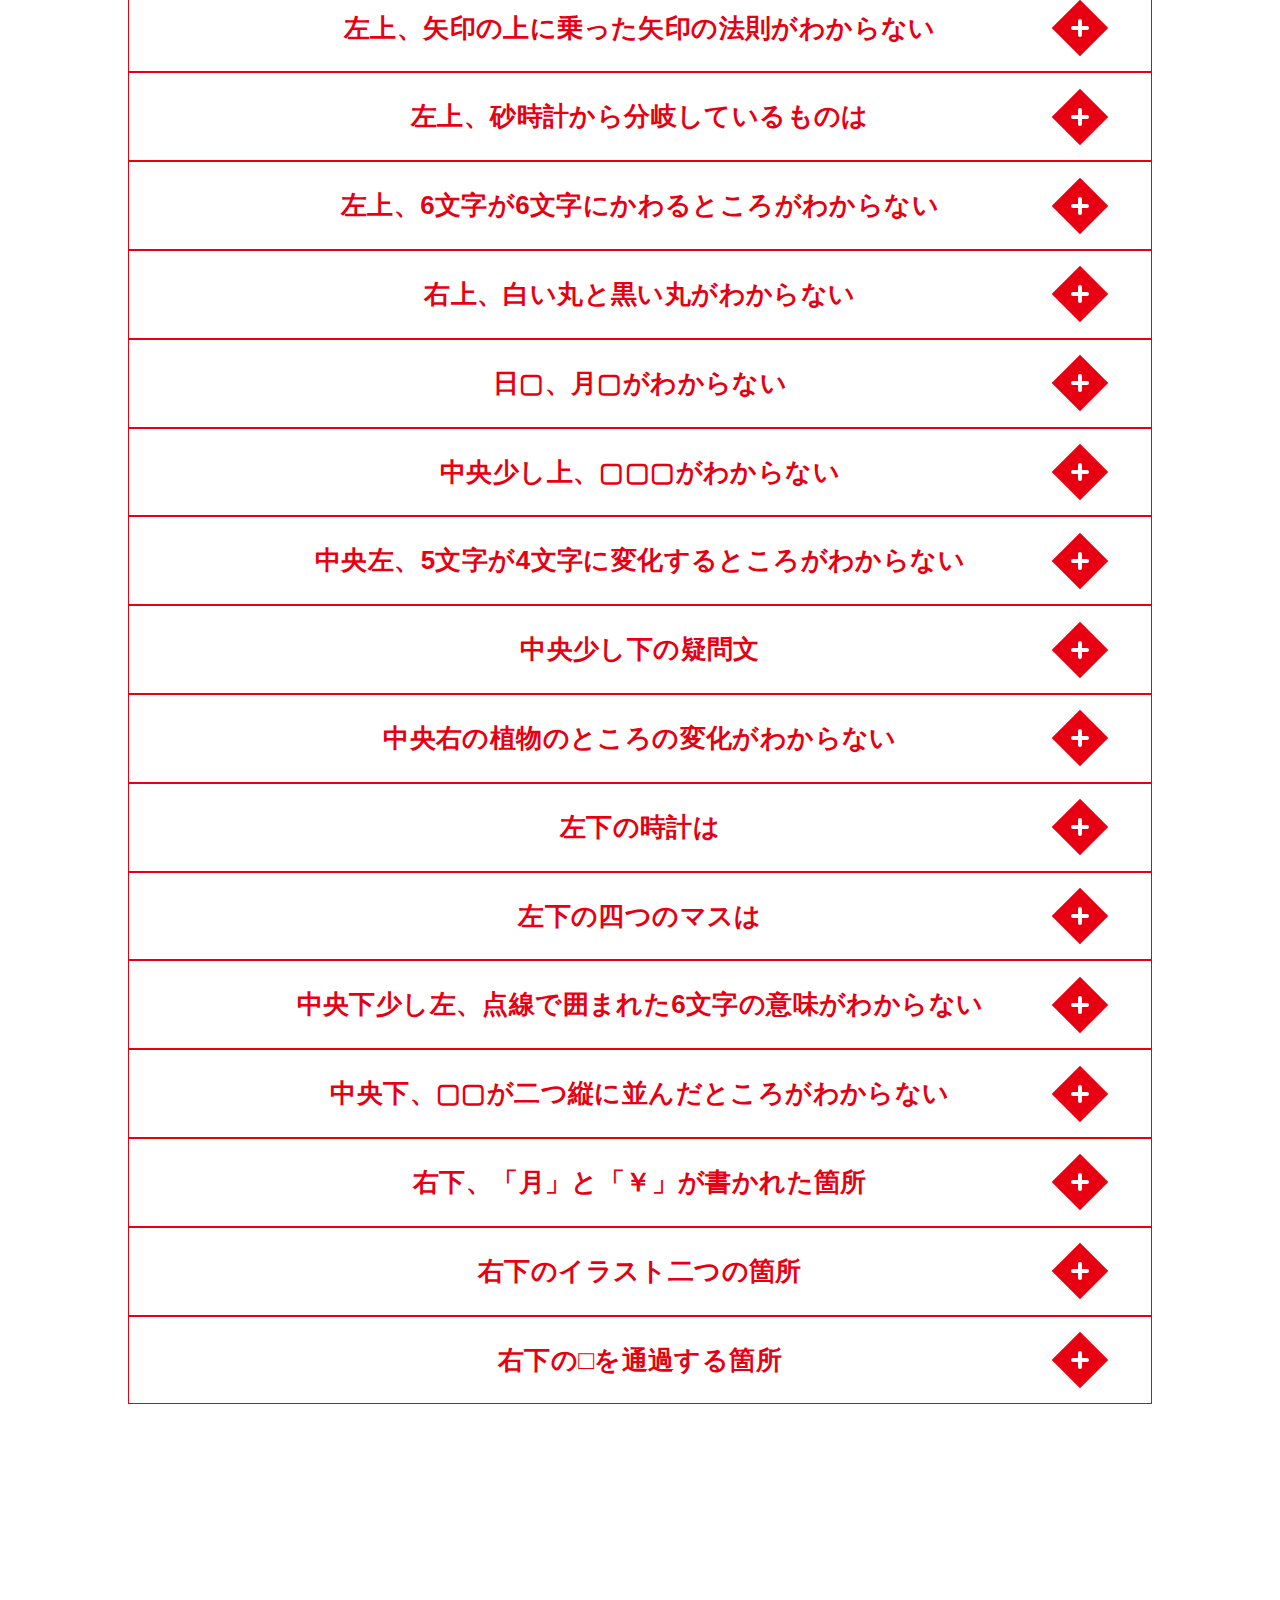
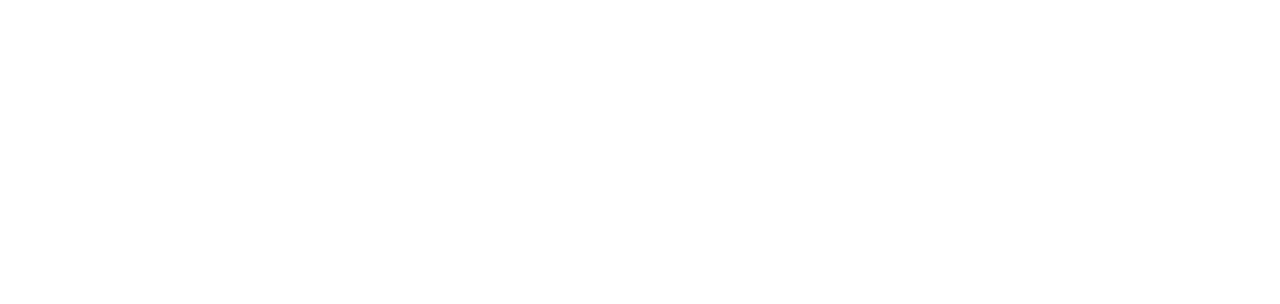
==== commit 762fafee: "commit" ====
--- a/index.html
+++ b/index.html
@@ -24,6 +24,10 @@
         <p class="attention">※回答は七文字</p>
       </div>
       
+      <h3>【お詫びと訂正】</h3>
+      <p>一部、内容に誤植がありましたため、皆様にご迷惑をおかけしたことを深くお詫びし、ここに修正させていただきます。
+      以下の箇所について、矢印の向きが逆になっておりました。</p>
+      <img src="4x/zoom.png" alt="修正画像" class="syuusei">
 
       <img src="4x/hint.png" alt="HINT" class="hint">
 
--- a/accordion.css
+++ b/accordion.css
@@ -11,6 +11,14 @@
   margin: auto;
   display: block;
   width: 90%;
+}
+
+.syuusei{
+  max-width: 1024px;
+  margin: auto;
+  display: block;
+  width: 40%;
+  padding-bottom: 70px;
 }
 
 table{
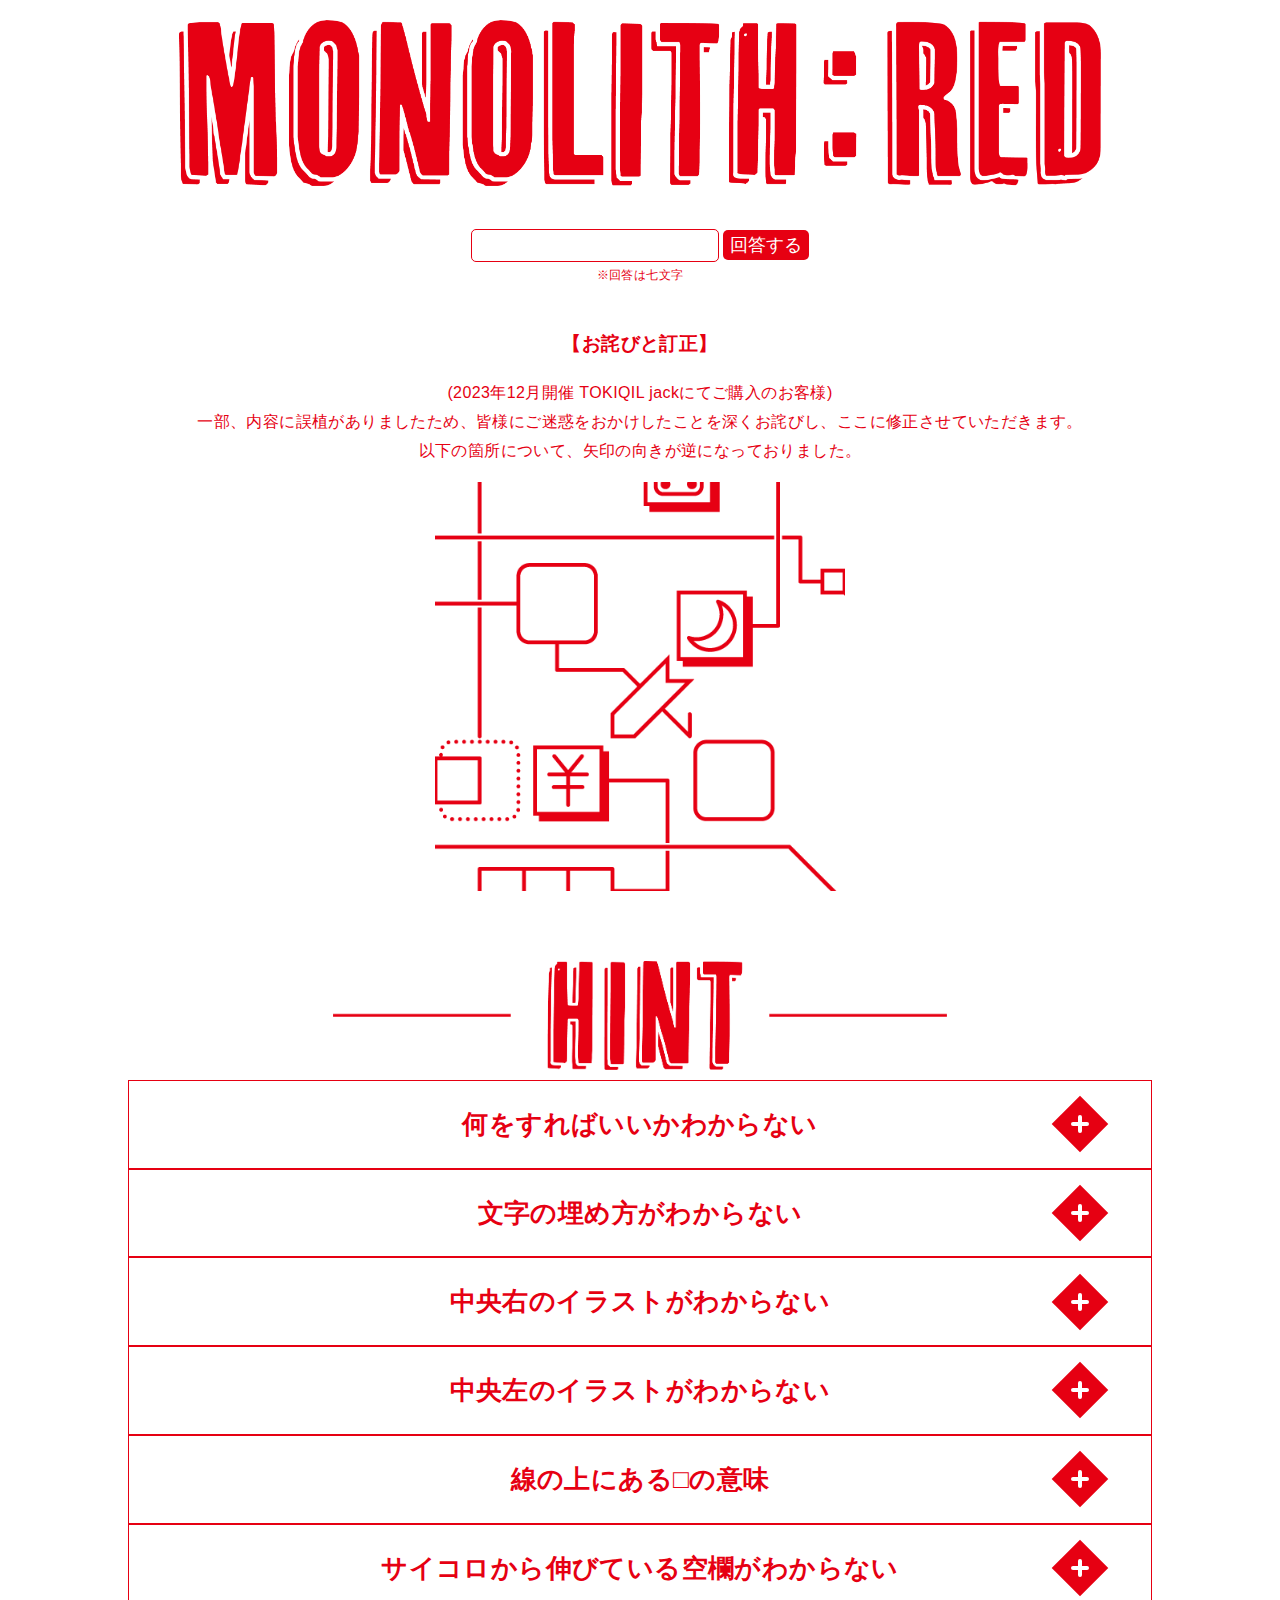
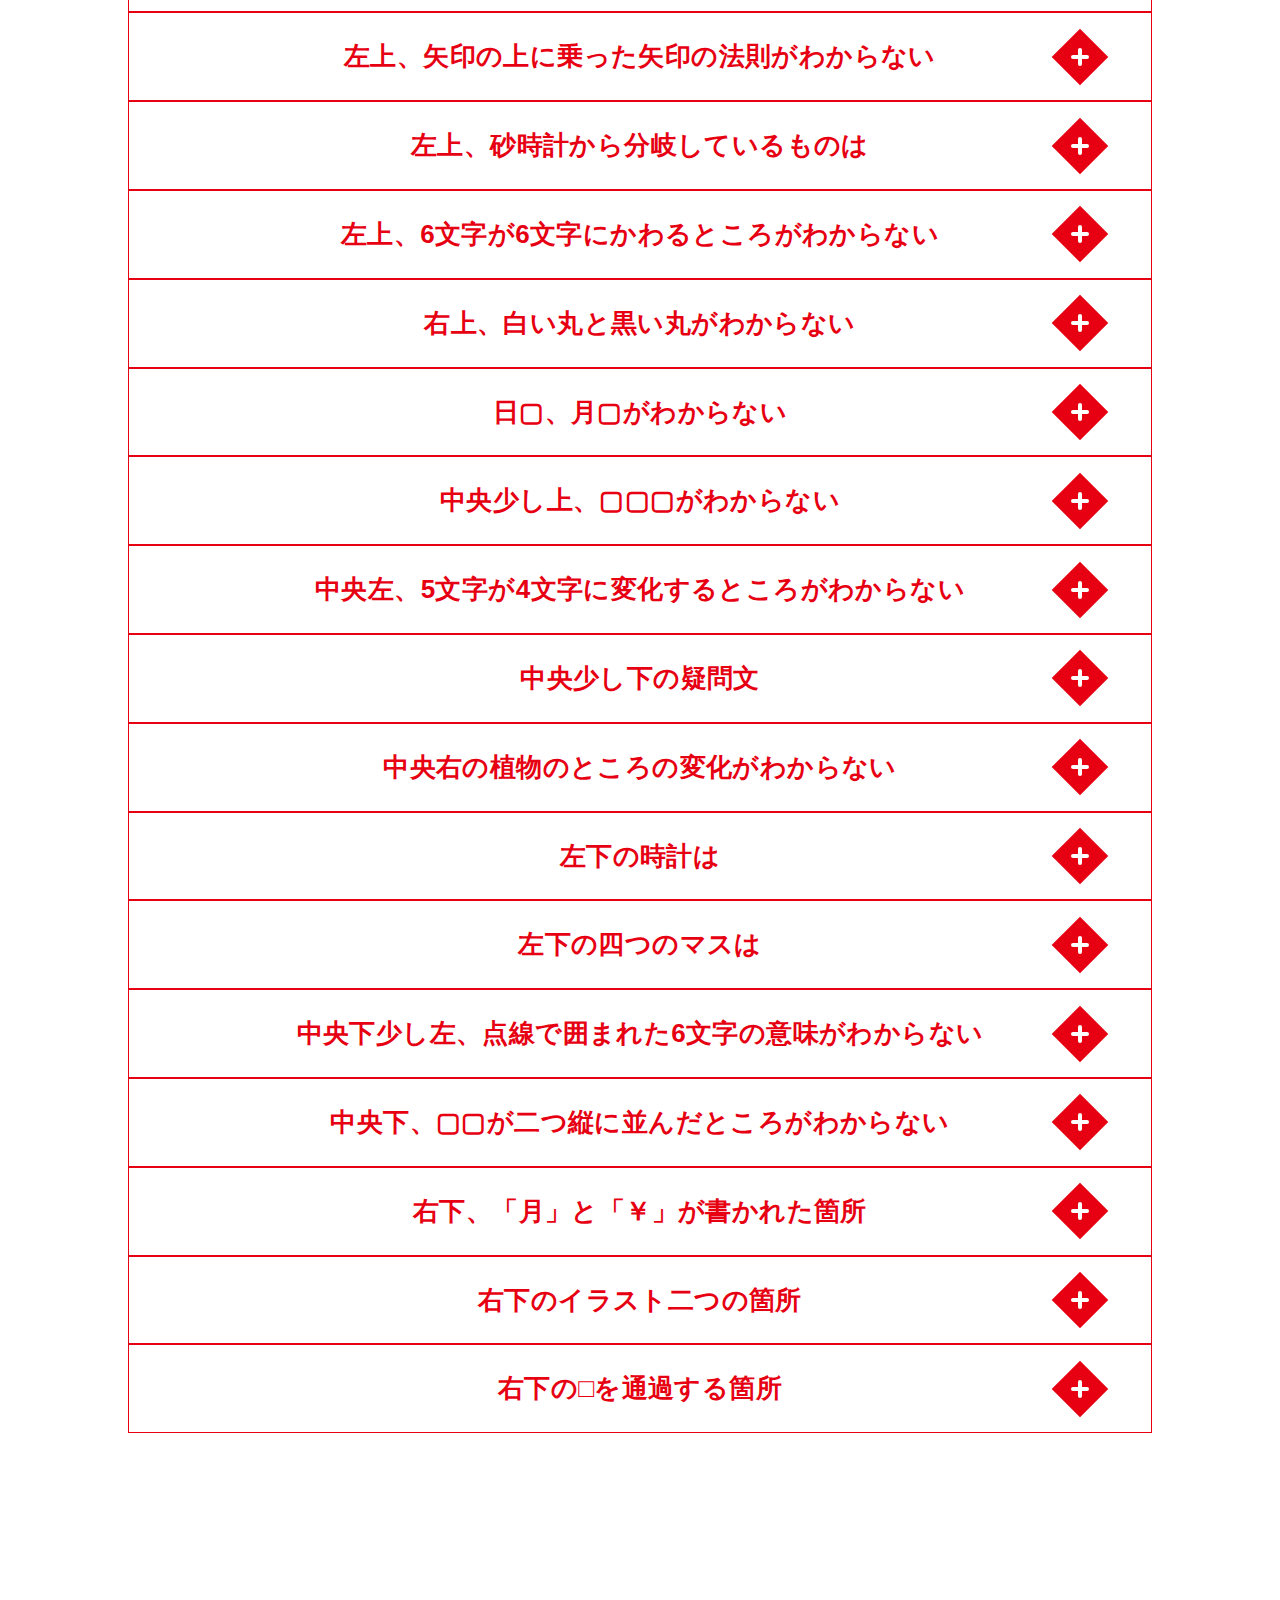
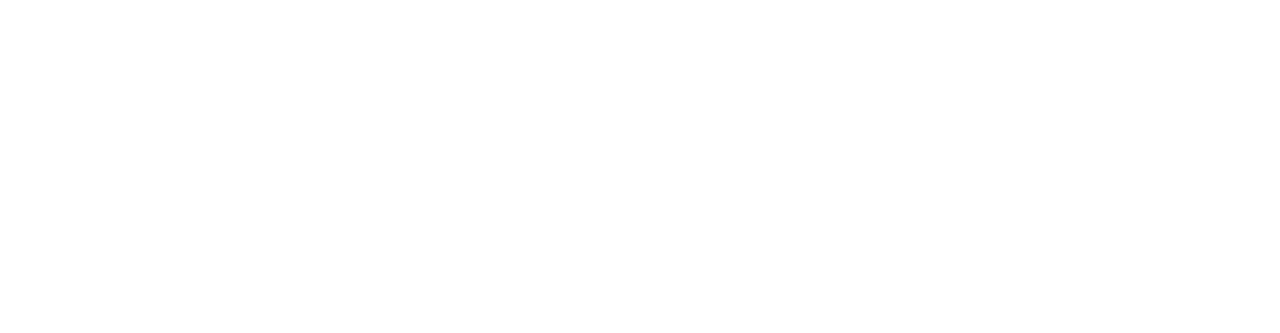
==== commit 6b0c9609: "commit" ====
--- a/index.html
+++ b/index.html
@@ -20,12 +20,12 @@
             <td><button class="submit_button" onclick="submitAnswer()">回答する</button>  </td>
           </tr>
         </table>
-        
+
         <p class="attention">※回答は七文字</p>
       </div>
-      
+
       <h3>【お詫びと訂正】</h3>
-      <p>一部、内容に誤植がありましたため、皆様にご迷惑をおかけしたことを深くお詫びし、ここに修正させていただきます。
+      <p>(2023年12月開催 TOKIQIL jackにてご購入のお客様)<br>一部、内容に誤植がありましたため、皆様にご迷惑をおかけしたことを深くお詫びし、ここに修正させていただきます。<br>
       以下の箇所について、矢印の向きが逆になっておりました。</p>
       <img src="4x/zoom.png" alt="修正画像" class="syuusei">
 
@@ -97,7 +97,7 @@
           </div>
         </div>
       </div>
-    
+
       <div class="accordion">
         <div class="accordion_header Q">左上、矢印の上に乗った矢印の法則がわからない<div class="i_box"><i class="one_i"></i></div></div>
         <div class="accordion_inner">
@@ -344,4 +344,4 @@
     </div>
     <script src="accordion.js"></script>
   </body>
-</html>+</html>
